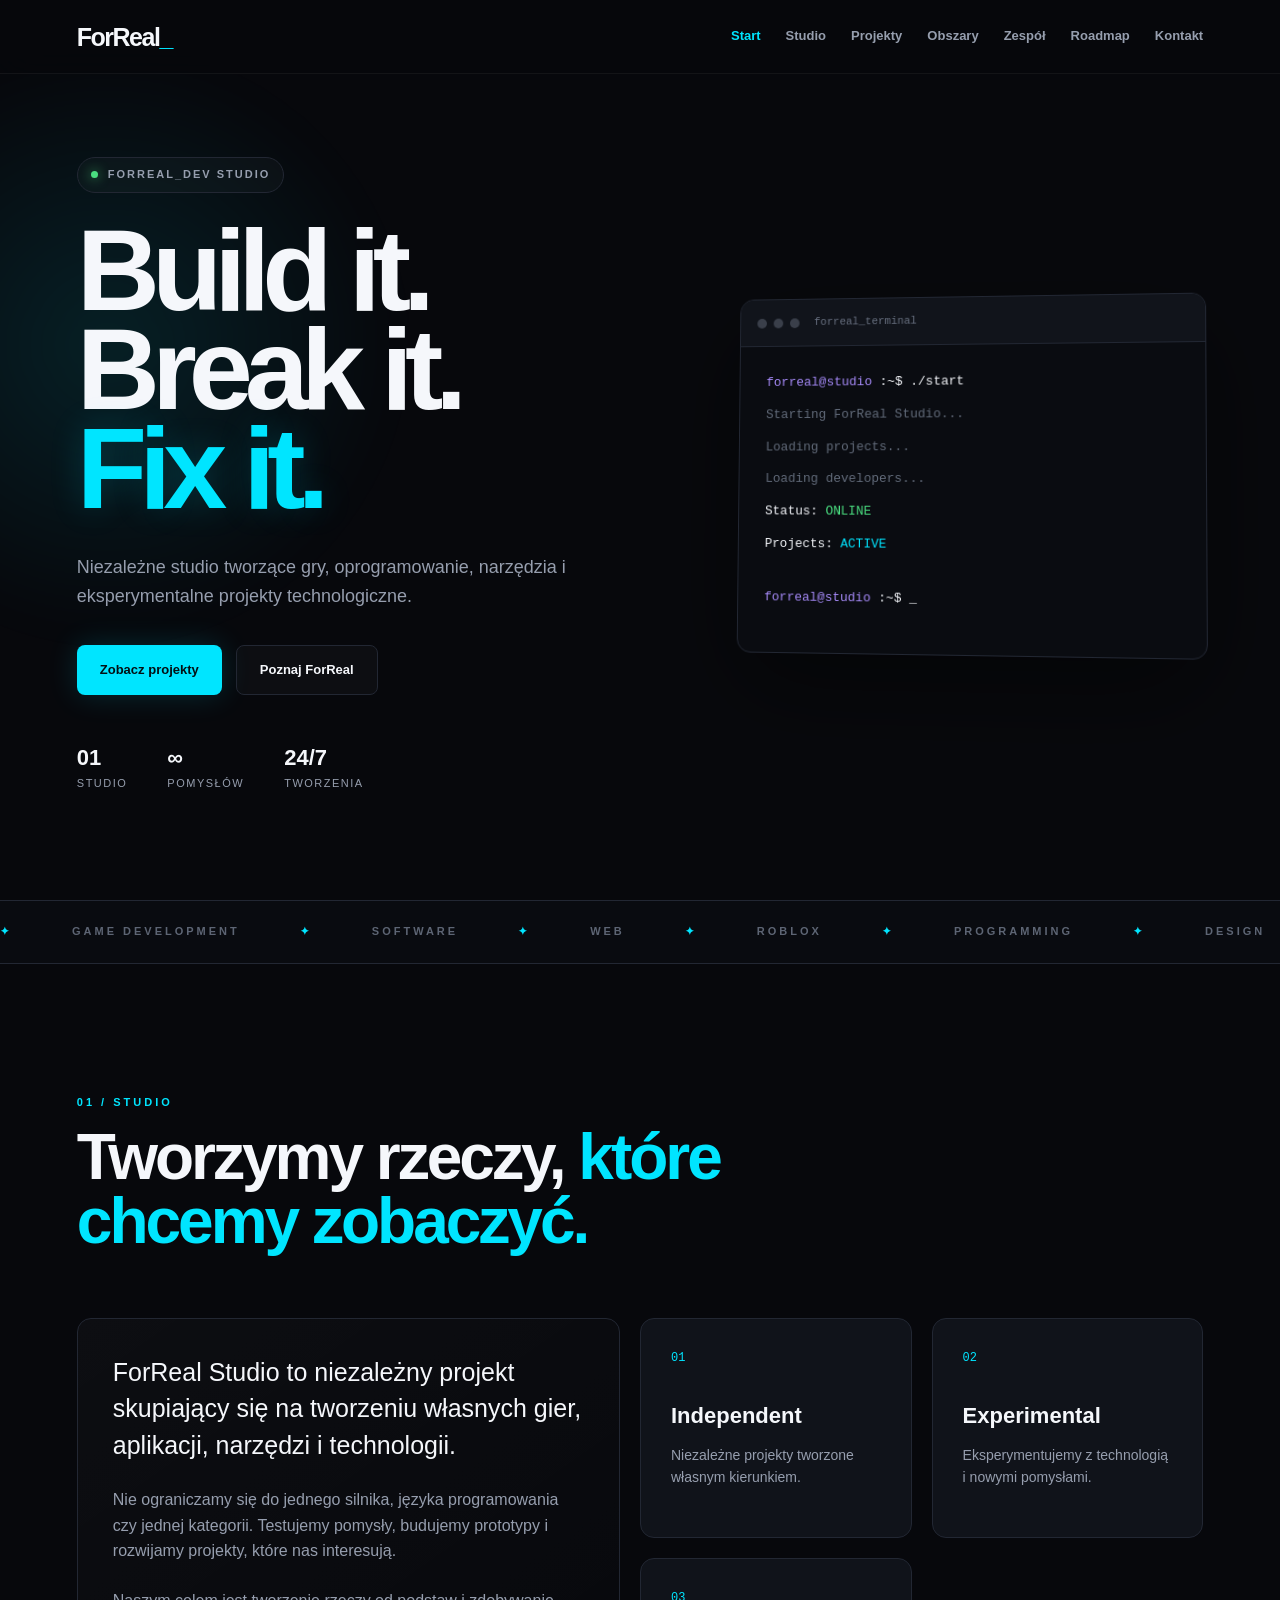
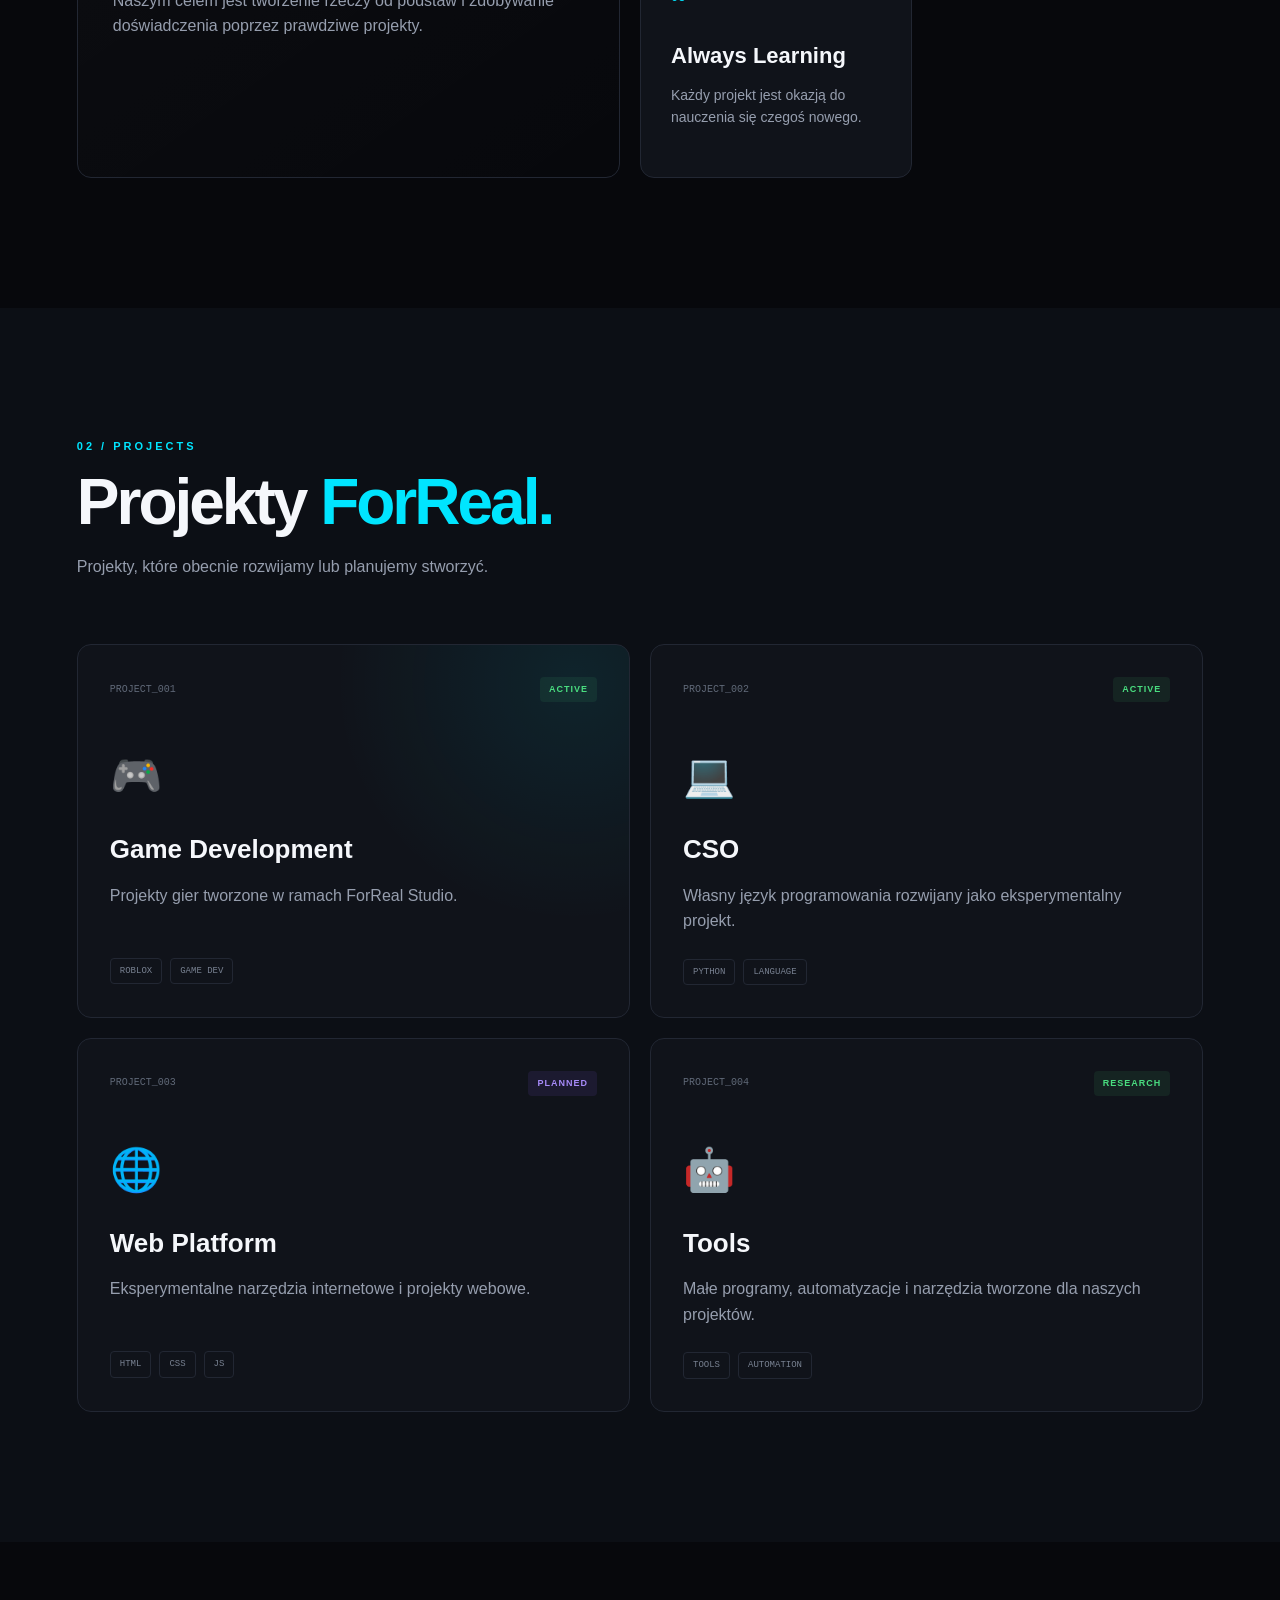
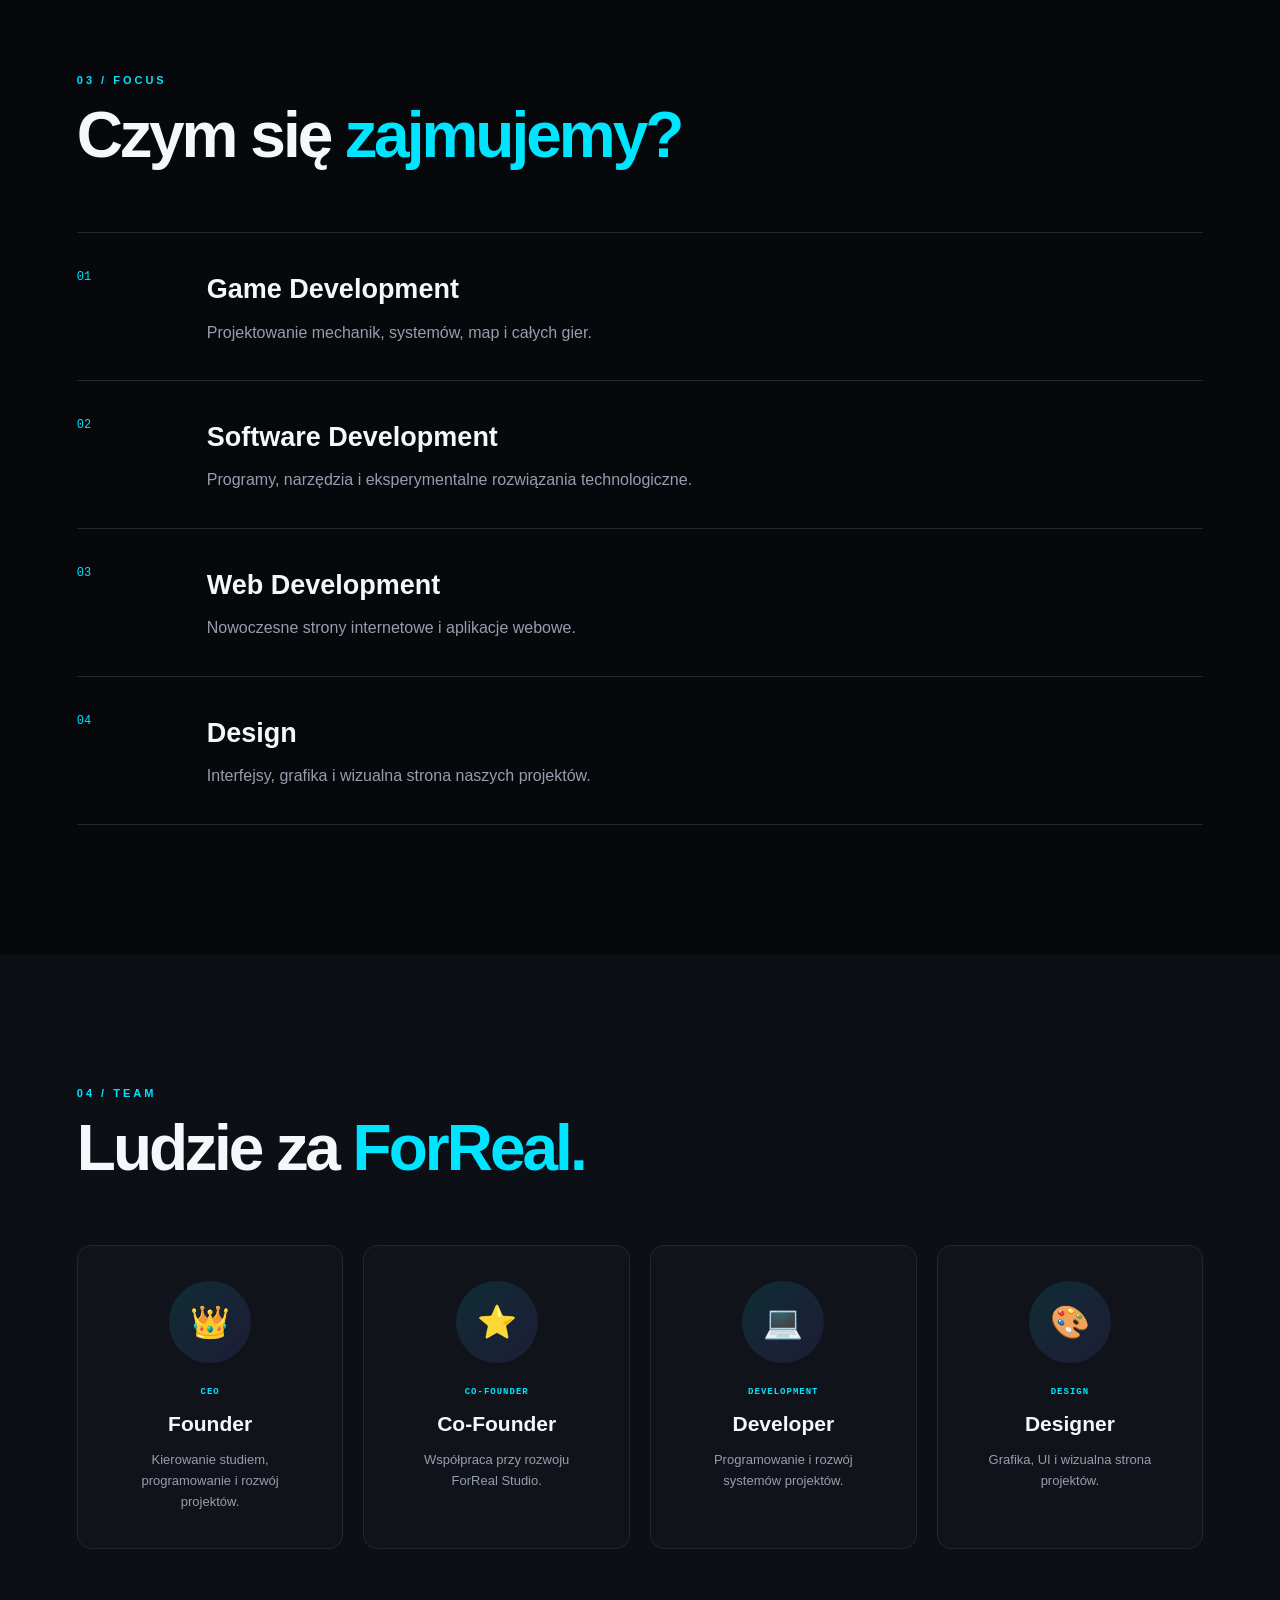
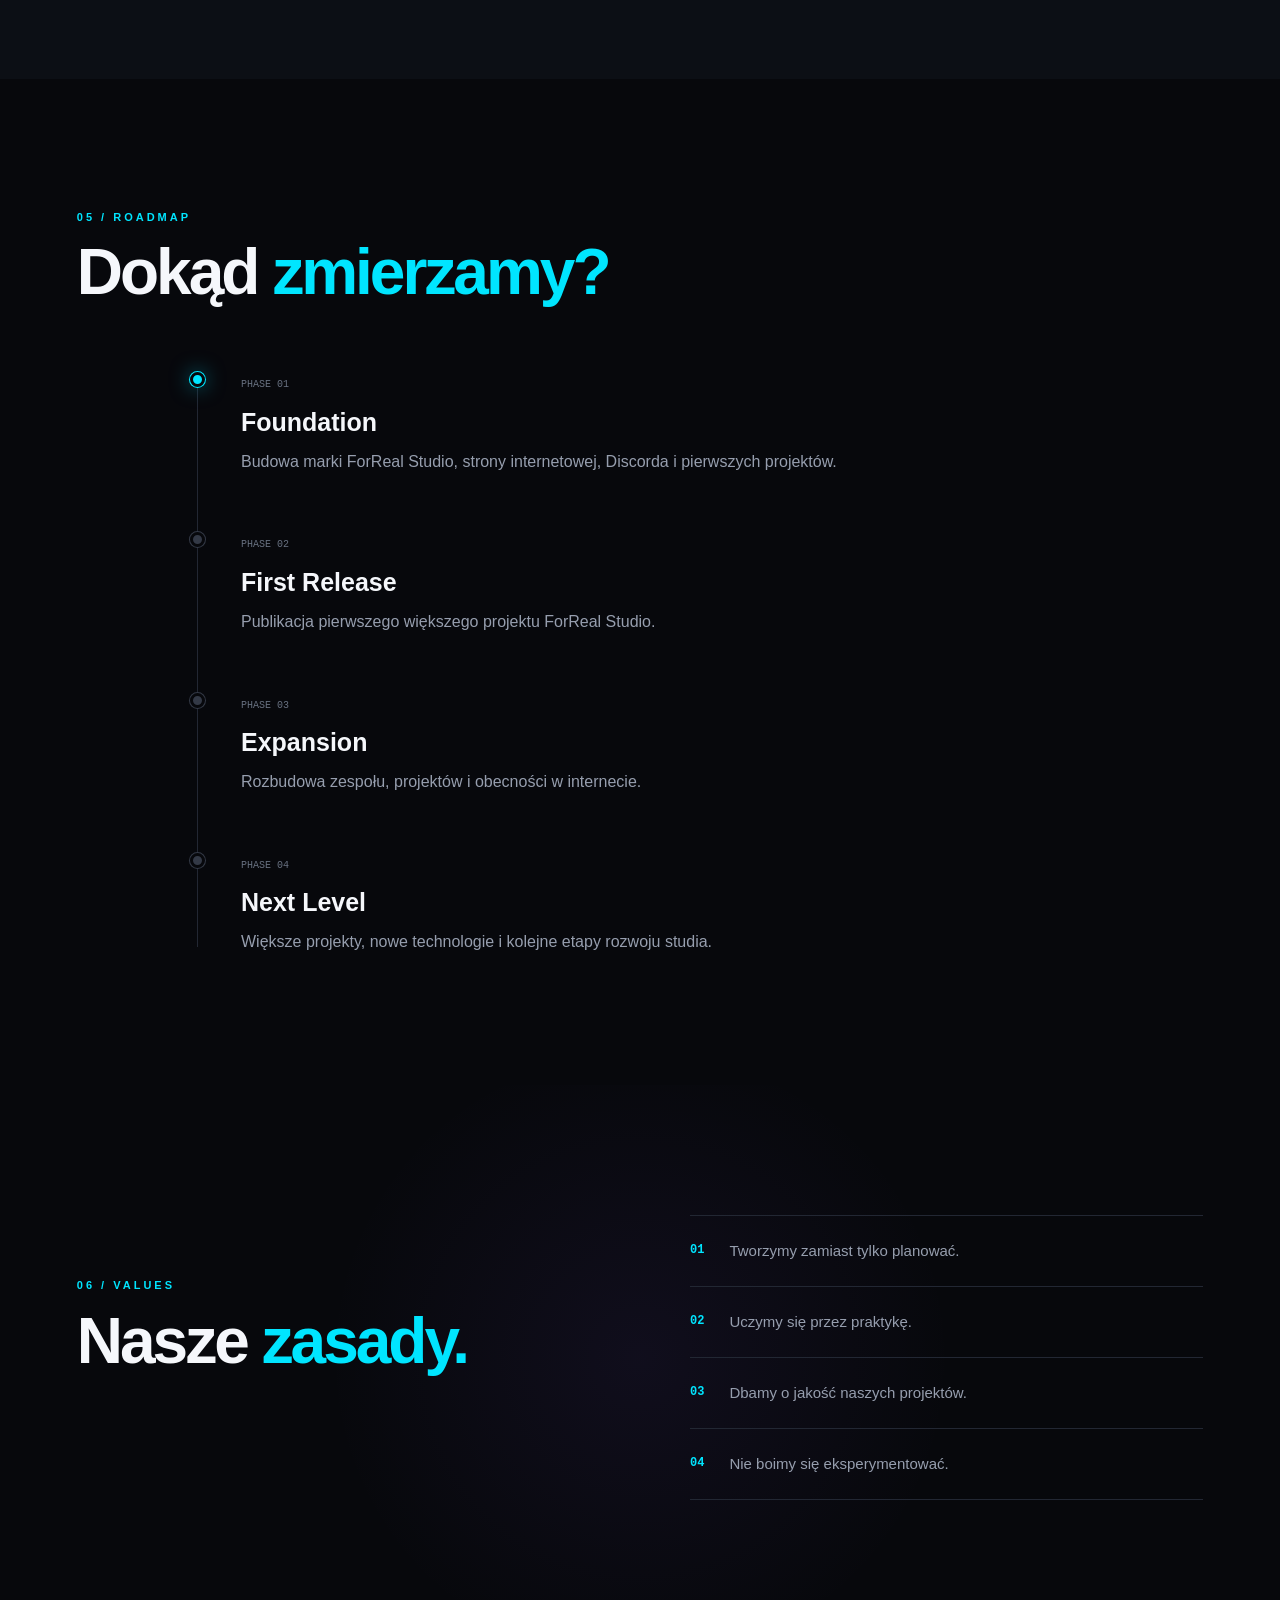
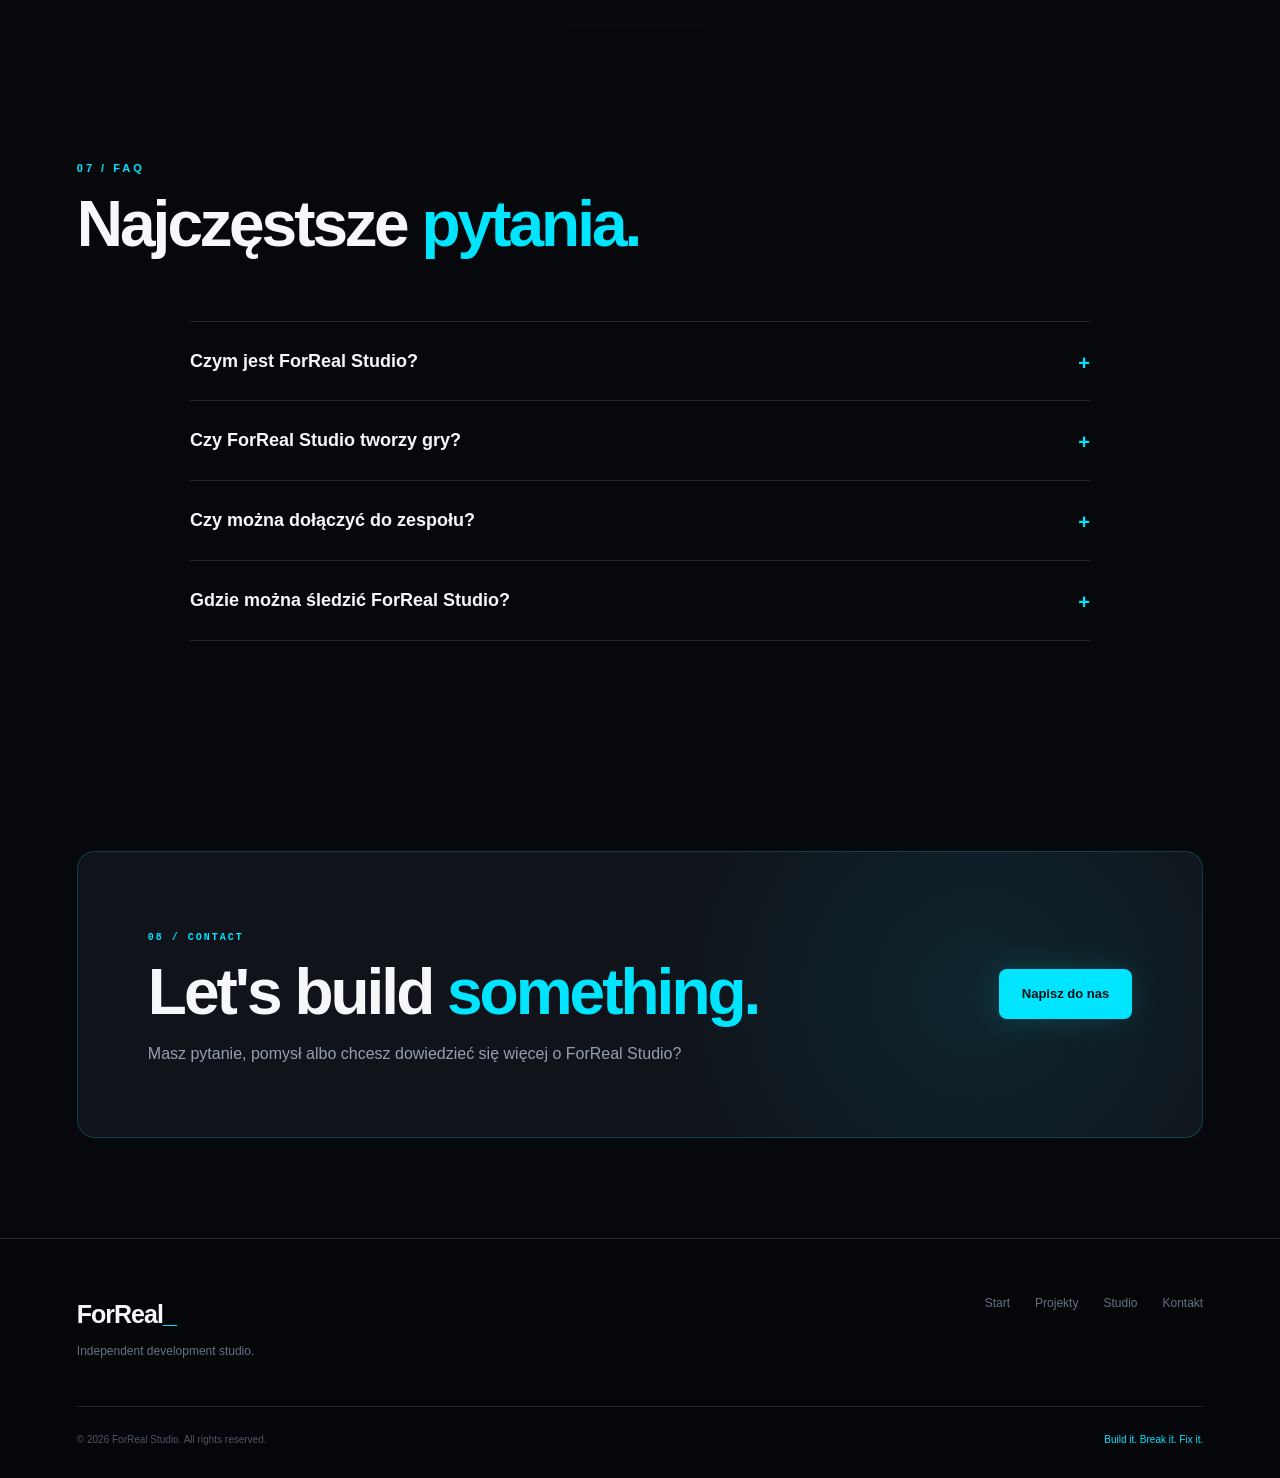
==== index.html @ bc9e4669 "Add files via upload" ====
<!DOCTYPE html> <html lang="pl"> <head> <meta charset="UTF-8"> <meta name="viewport" content="width=device-width, initial-scale=1.0">
<title>ForReal Studio — Build it. Break it. Fix it.</title>

<meta
    name="description"
    content="ForReal Studio — niezależne studio tworzące gry, oprogramowanie, narzędzia i eksperymentalne projekty."
>

<meta name="theme-color" content="#08090d">

<link rel="stylesheet" href="style.css">
</head> <body>
<header class="navbar">

    <a href="#home" class="logo">
        ForReal<span>_</span>
    </a>

    <nav id="navigation">
        <a href="#home">Start</a>
        <a href="#about">Studio</a>
        <a href="#projects">Projekty</a>
        <a href="#services">Obszary</a>
        <a href="#team">Zespół</a>
        <a href="#roadmap">Roadmap</a>
        <a href="#contact">Kontakt</a>
    </nav>

    <button
        class="menu-button"
        id="menuButton"
        aria-label="Otwórz menu"
    >
        ☰
    </button>

</header>

<main>

    <!-- HERO -->

    <section class="hero" id="home">

        <div class="hero-background"></div>

        <div class="hero-content">

            <div class="hero-badge">
                <span class="status-dot"></span>
                FORREAL_DEV STUDIO
            </div>

            <h1>
                Build it.<br>
                Break it.<br>
                <span>Fix it.</span>
            </h1>

            <p class="hero-description">
                Niezależne studio tworzące gry, oprogramowanie,
                narzędzia i eksperymentalne projekty technologiczne.
            </p>

            <div class="hero-buttons">

                <a
                    href="#projects"
                    class="button primary"
                >
                    Zobacz projekty
                </a>

                <a
                    href="#about"
                    class="button secondary"
                >
                    Poznaj ForReal
                </a>

            </div>

            <div class="hero-stats">

                <div>
                    <strong>01</strong>
                    <span>Studio</span>
                </div>

                <div>
                    <strong>∞</strong>
                    <span>Pomysłów</span>
                </div>

                <div>
                    <strong>24/7</strong>
                    <span>Tworzenia</span>
                </div>

            </div>

        </div>

        <div class="hero-terminal">

            <div class="terminal-window">

                <div class="terminal-header">

                    <div class="terminal-buttons">
                        <span></span>
                        <span></span>
                        <span></span>
                    </div>

                    <p>forreal_terminal</p>

                </div>

                <div class="terminal-body">

                    <p>
                        <span class="terminal-purple">
                            forreal@studio
                        </span>:~$
                        ./start
                    </p>

                    <p class="terminal-muted">
                        Starting ForReal Studio...
                    </p>

                    <p class="terminal-muted">
                        Loading projects...
                    </p>

                    <p class="terminal-muted">
                        Loading developers...
                    </p>

                    <p>
                        Status:
                        <span class="terminal-green">
                            ONLINE
                        </span>
                    </p>

                    <p>
                        Projects:
                        <span class="terminal-cyan">
                            ACTIVE
                        </span>
                    </p>

                    <br>

                    <p>
                        <span class="terminal-purple">
                            forreal@studio
                        </span>:~$
                        _
                    </p>

                </div>

            </div>

        </div>

    </section>


    <!-- MARQUEE -->

    <section class="marquee-section">

        <div class="marquee">

            <span>GAME DEVELOPMENT</span>
            <span>SOFTWARE</span>
            <span>WEB</span>
            <span>ROBLOX</span>
            <span>PROGRAMMING</span>
            <span>DESIGN</span>
            <span>EXPERIMENTS</span>

        </div>

    </section>


    <!-- ABOUT -->

    <section class="section about-section" id="about">

        <div class="section-heading">

            <span>01 / STUDIO</span>

            <h2>
                Tworzymy rzeczy,
                <span>które chcemy zobaczyć.</span>
            </h2>

        </div>

        <div class="about-grid">

            <div class="about-main">

                <p class="large-text">
                    ForReal Studio to niezależny projekt skupiający
                    się na tworzeniu własnych gier, aplikacji,
                    narzędzi i technologii.
                </p>

                <p>
                    Nie ograniczamy się do jednego silnika,
                    języka programowania czy jednej kategorii.
                    Testujemy pomysły, budujemy prototypy
                    i rozwijamy projekty, które nas interesują.
                </p>

                <p>
                    Naszym celem jest tworzenie rzeczy od podstaw
                    i zdobywanie doświadczenia poprzez prawdziwe
                    projekty.
                </p>

            </div>

            <div class="about-card">

                <div class="about-card-number">
                    01
                </div>

                <h3>
                    Independent
                </h3>

                <p>
                    Niezależne projekty tworzone
                    własnym kierunkiem.
                </p>

            </div>

            <div class="about-card">

                <div class="about-card-number">
                    02
                </div>

                <h3>
                    Experimental
                </h3>

                <p>
                    Eksperymentujemy z technologią
                    i nowymi pomysłami.
                </p>

            </div>

            <div class="about-card">

                <div class="about-card-number">
                    03
                </div>

                <h3>
                    Always Learning
                </h3>

                <p>
                    Każdy projekt jest okazją
                    do nauczenia się czegoś nowego.
                </p>

            </div>

        </div>

    </section>


    <!-- PROJECTS -->

    <section
        class="section projects-section"
        id="projects"
    >

        <div class="section-heading">

            <span>02 / PROJECTS</span>

            <h2>
                Projekty
                <span>ForReal.</span>
            </h2>

            <p>
                Projekty, które obecnie rozwijamy
                lub planujemy stworzyć.
            </p>

        </div>

        <div class="projects-grid">

            <article class="project-card featured">

                <div class="project-top">

                    <span class="project-number">
                        PROJECT_001
                    </span>

                    <span class="project-status">
                        ACTIVE
                    </span>

                </div>

                <div class="project-icon">
                    🎮
                </div>

                <h3>
                    Game Development
                </h3>

                <p>
                    Projekty gier tworzone w ramach
                    ForReal Studio.
                </p>

                <div class="project-tags">
                    <span>ROBLOX</span>
                    <span>GAME DEV</span>
                </div>

            </article>


            <article class="project-card">

                <div class="project-top">

                    <span class="project-number">
                        PROJECT_002
                    </span>

                    <span class="project-status">
                        ACTIVE
                    </span>

                </div>

                <div class="project-icon">
                    💻
                </div>

                <h3>
                    CSO
                </h3>

                <p>
                    Własny język programowania rozwijany
                    jako eksperymentalny projekt.
                </p>

                <div class="project-tags">
                    <span>PYTHON</span>
                    <span>LANGUAGE</span>
                </div>

            </article>


            <article class="project-card">

                <div class="project-top">

                    <span class="project-number">
                        PROJECT_003
                    </span>

                    <span class="project-status planned">
                        PLANNED
                    </span>

                </div>

                <div class="project-icon">
                    🌐
                </div>

                <h3>
                    Web Platform
                </h3>

                <p>
                    Eksperymentalne narzędzia internetowe
                    i projekty webowe.
                </p>

                <div class="project-tags">
                    <span>HTML</span>
                    <span>CSS</span>
                    <span>JS</span>
                </div>

            </article>


            <article class="project-card">

                <div class="project-top">

                    <span class="project-number">
                        PROJECT_004
                    </span>

                    <span class="project-status">
                        RESEARCH
                    </span>

                </div>

                <div class="project-icon">
                    🤖
                </div>

                <h3>
                    Tools
                </h3>

                <p>
                    Małe programy, automatyzacje i narzędzia
                    tworzone dla naszych projektów.
                </p>

                <div class="project-tags">
                    <span>TOOLS</span>
                    <span>AUTOMATION</span>
                </div>

            </article>

        </div>

    </section>


    <!-- SERVICES -->

    <section
        class="section services-section"
        id="services"
    >

        <div class="section-heading">

            <span>03 / FOCUS</span>

            <h2>
                Czym się
                <span>zajmujemy?</span>
            </h2>

        </div>

        <div class="services-grid">

            <div class="service">

                <div class="service-number">
                    01
                </div>

                <div>
                    <h3>Game Development</h3>

                    <p>
                        Projektowanie mechanik, systemów,
                        map i całych gier.
                    </p>
                </div>

            </div>


            <div class="service">

                <div class="service-number">
                    02
                </div>

                <div>
                    <h3>Software Development</h3>

                    <p>
                        Programy, narzędzia i eksperymentalne
                        rozwiązania technologiczne.
                    </p>
                </div>

            </div>


            <div class="service">

                <div class="service-number">
                    03
                </div>

                <div>
                    <h3>Web Development</h3>

                    <p>
                        Nowoczesne strony internetowe
                        i aplikacje webowe.
                    </p>
                </div>

            </div>


            <div class="service">

                <div class="service-number">
                    04
                </div>

                <div>
                    <h3>Design</h3>

                    <p>
                        Interfejsy, grafika i wizualna
                        strona naszych projektów.
                    </p>
                </div>

            </div>

        </div>

    </section>


    <!-- TEAM -->

    <section
        class="section team-section"
        id="team"
    >

        <div class="section-heading">

            <span>04 / TEAM</span>

            <h2>
                Ludzie za
                <span>ForReal.</span>
            </h2>

        </div>

        <div class="team-grid">

            <article class="team-card">

                <div class="team-avatar">
                    👑
                </div>

                <span class="team-role">
                    CEO
                </span>

                <h3>
                    Founder
                </h3>

                <p>
                    Kierowanie studiem, programowanie
                    i rozwój projektów.
                </p>

            </article>


            <article class="team-card">

                <div class="team-avatar">
                    ⭐
                </div>

                <span class="team-role">
                    CO-FOUNDER
                </span>

                <h3>
                    Co-Founder
                </h3>

                <p>
                    Współpraca przy rozwoju
                    ForReal Studio.
                </p>

            </article>


            <article class="team-card">

                <div class="team-avatar">
                    💻
                </div>

                <span class="team-role">
                    DEVELOPMENT
                </span>

                <h3>
                    Developer
                </h3>

                <p>
                    Programowanie i rozwój
                    systemów projektów.
                </p>

            </article>


            <article class="team-card">

                <div class="team-avatar">
                    🎨
                </div>

                <span class="team-role">
                    DESIGN
                </span>

                <h3>
                    Designer
                </h3>

                <p>
                    Grafika, UI i wizualna
                    strona projektów.
                </p>

            </article>

        </div>

    </section>


    <!-- ROADMAP -->

    <section
        class="section roadmap-section"
        id="roadmap"
    >

        <div class="section-heading">

            <span>05 / ROADMAP</span>

            <h2>
                Dokąd
                <span>zmierzamy?</span>
            </h2>

        </div>

        <div class="roadmap">

            <div class="roadmap-item active">

                <div class="roadmap-dot"></div>

                <div>

                    <span>PHASE 01</span>

                    <h3>
                        Foundation
                    </h3>

                    <p>
                        Budowa marki ForReal Studio,
                        strony internetowej,
                        Discorda i pierwszych projektów.
                    </p>

                </div>

            </div>


            <div class="roadmap-item">

                <div class="roadmap-dot"></div>

                <div>

                    <span>PHASE 02</span>

                    <h3>
                        First Release
                    </h3>

                    <p>
                        Publikacja pierwszego większego
                        projektu ForReal Studio.
                    </p>

                </div>

            </div>


            <div class="roadmap-item">

                <div class="roadmap-dot"></div>

                <div>

                    <span>PHASE 03</span>

                    <h3>
                        Expansion
                    </h3>

                    <p>
                        Rozbudowa zespołu, projektów
                        i obecności w internecie.
                    </p>

                </div>

            </div>


            <div class="roadmap-item">

                <div class="roadmap-dot"></div>

                <div>

                    <span>PHASE 04</span>

                    <h3>
                        Next Level
                    </h3>

                    <p>
                        Większe projekty, nowe technologie
                        i kolejne etapy rozwoju studia.
                    </p>

                </div>

            </div>

        </div>

    </section>


    <!-- VALUES -->

    <section class="section values-section">

        <div class="values-content">

            <div class="section-heading">

                <span>06 / VALUES</span>

                <h2>
                    Nasze
                    <span>zasady.</span>
                </h2>

            </div>

            <div class="values-list">

                <div>
                    <strong>01</strong>
                    <span>Tworzymy zamiast tylko planować.</span>
                </div>

                <div>
                    <strong>02</strong>
                    <span>Uczymy się przez praktykę.</span>
                </div>

                <div>
                    <strong>03</strong>
                    <span>Dbamy o jakość naszych projektów.</span>
                </div>

                <div>
                    <strong>04</strong>
                    <span>Nie boimy się eksperymentować.</span>
                </div>

            </div>

        </div>

    </section>


    <!-- FAQ -->

    <section class="section faq-section">

        <div class="section-heading">

            <span>07 / FAQ</span>

            <h2>
                Najczęstsze
                <span>pytania.</span>
            </h2>

        </div>

        <div class="faq-list">

            <details>
                <summary>
                    Czym jest ForReal Studio?
                </summary>

                <p>
                    ForReal Studio to niezależne studio
                    tworzące gry, oprogramowanie,
                    narzędzia i eksperymentalne projekty.
                </p>

            </details>


            <details>
                <summary>
                    Czy ForReal Studio tworzy gry?
                </summary>

                <p>
                    Tak. Game development jest jednym
                    z głównych kierunków rozwoju studia.
                </p>

            </details>


            <details>
                <summary>
                    Czy można dołączyć do zespołu?
                </summary>

                <p>
                    W przyszłości informacje o rekrutacji
                    będą publikowane na naszych kanałach.
                </p>

            </details>


            <details>
                <summary>
                    Gdzie można śledzić ForReal Studio?
                </summary>

                <p>
                    Informacje o naszych projektach
                    będą publikowane na Discordzie
                    oraz w naszych mediach społecznościowych.
                </p>

            </details>

        </div>

    </section>


    <!-- CONTACT -->

    <section
        class="section contact-section"
        id="contact"
    >

        <div class="contact-box">

            <div>

                <span class="contact-label">
                    08 / CONTACT
                </span>

                <h2>
                    Let's build
                    <span>something.</span>
                </h2>

                <p>
                    Masz pytanie, pomysł albo chcesz
                    dowiedzieć się więcej o ForReal Studio?
                </p>

            </div>

            <a
                href="mailto:studio.forreal@outlook.com"
                class="button primary"
            >
                Napisz do nas
            </a>

        </div>

    </section>

</main>


<!-- FOOTER -->

<footer>

    <div class="footer-top">

        <div>

            <div class="footer-logo">
                ForReal<span>_</span>
            </div>

            <p>
                Independent development studio.
            </p>

        </div>

        <div class="footer-links">

            <a href="#home">Start</a>
            <a href="#projects">Projekty</a>
            <a href="#about">Studio</a>
            <a href="#contact">Kontakt</a>

        </div>

    </div>

    <div class="footer-bottom">

        <p>
            © <span id="year"></span>
            ForReal Studio.
            All rights reserved.
        </p>

        <p>
            Build it. Break it. Fix it.
        </p>

    </div>

</footer>


<script src="script.js"></script>
</body> </html>
---- style.css ----
:root {
--background: #07080c;
--background-light: #0c0f15;
--card: #10131a;
--card-light: #141821;
--border: #222733;

--text: #f5f7fb;
--muted: #969eae;

--cyan: #00e5ff;
--purple: #8b5cf6;
--green: #4ade80;

--max-width: 1400px;

}

*{
margin: 0;
padding: 0;
box-sizing: border-box;
}

html {
scroll-behavior: smooth;
}

body {
background: var(--background);
color: var(--text);

font-family:
    Arial,
    Helvetica,
    sans-serif;

line-height: 1.6;

overflow-x: hidden;

}

body::selection {
background: var(--cyan);
color: #000;
}

a {
color: inherit;
text-decoration: none;
}

button {
font-family: inherit;
}

.navbar {
position: fixed;

top: 0;
left: 0;

width: 100%;
height: 74px;

display: flex;
align-items: center;
justify-content: space-between;

padding: 0 6%;

background: rgba(7, 8, 12, 0.82);

border-bottom: 1px solid rgba(255, 255, 255, 0.05);

backdrop-filter: blur(18px);

z-index: 1000;

}

.logo {
font-size: 25px;

font-weight: 900;

letter-spacing: -1.5px;

}

.logo span {
color: var(--cyan);
}

.navbar nav {
display: flex;

align-items: center;

gap: 25px;

}

.navbar nav a {
position: relative;

color: var(--muted);

font-size: 13px;
font-weight: 600;

transition:
    color 0.2s ease;

}

.navbar nav a::after {
content: "";

position: absolute;

left: 0;
bottom: -7px;

width: 0;
height: 1px;

background: var(--cyan);

transition:
    width 0.2s ease;

}

.navbar nav a:hover {
color: var(--text);
}

.navbar nav a:hover::after {
width: 100%;
}

.menu-button {
display: none;

border: none;

background: transparent;

color: var(--text);

font-size: 26px;

cursor: pointer;

}

/* HERO */

.hero {
position: relative;

min-height: 100vh;

max-width: var(--max-width);

margin: 0 auto;

display: flex;

align-items: center;
justify-content: space-between;

gap: 70px;

padding:
    150px 6%
    100px;

overflow: hidden;

}

.hero-background {
position: absolute;

top: 5%;
left: -15%;

width: 600px;
height: 600px;

border-radius: 50%;

background:
    radial-gradient(
        circle,
        rgba(0, 229, 255, 0.11),
        transparent 70%
    );

filter: blur(20px);

pointer-events: none;

}

.hero-content {
position: relative;

max-width: 700px;

z-index: 2;

}

.hero-badge {
display: inline-flex;

align-items: center;

gap: 10px;

padding: 8px 13px;

margin-bottom: 28px;

border: 1px solid var(--border);

border-radius: 50px;

background: rgba(255, 255, 255, 0.025);

color: var(--muted);

font-size: 11px;
font-weight: 700;

letter-spacing: 2px;

}

.status-dot {
width: 7px;
height: 7px;

border-radius: 50%;

background: var(--green);

box-shadow:
    0 0 12px rgba(74, 222, 128, 0.8);

}

.hero h1 {
font-size:
clamp(
70px,
9vw,
130px
);

line-height: 0.86;

letter-spacing: -8px;

margin-bottom: 35px;

}

.hero h1 span {
color: var(--cyan);

text-shadow:
    0 0 35px rgba(0, 229, 255, 0.18);

}

.hero-description {
max-width: 620px;

color: var(--muted);

font-size: 18px;

margin-bottom: 35px;

}

.hero-buttons {
display: flex;

gap: 14px;

flex-wrap: wrap;

margin-bottom: 45px;

}

.button {
min-height: 50px;

display: inline-flex;

align-items: center;
justify-content: center;

padding: 0 23px;

border-radius: 8px;

font-size: 13px;
font-weight: 800;

transition:
    transform 0.2s ease,
    box-shadow 0.2s ease,
    border-color 0.2s ease;

}

.button:hover {
transform: translateY(-3px);
}

.button.primary {
background: var(--cyan);

color: #031014;

box-shadow:
    0 0 30px
    rgba(0, 229, 255, 0.16);

}

.button.primary:hover {
box-shadow:
0 0 40px
rgba(0, 229, 255, 0.3);
}

.button.secondary {
background: rgba(255, 255, 255, 0.025);

border: 1px solid var(--border);

color: var(--text);

}

.button.secondary:hover {
border-color: rgba(0, 229, 255, 0.35);
}

.hero-stats {
display: flex;

gap: 40px;

}

.hero-stats div {
display: flex;

flex-direction: column;

}

.hero-stats strong {
font-size: 22px;

color: var(--text);

}

.hero-stats span {
color: var(--muted);

font-size: 11px;

text-transform: uppercase;

letter-spacing: 1.5px;

}

/* TERMINAL */

.hero-terminal {
position: relative;

width: 470px;

flex-shrink: 0;

z-index: 2;

}

.terminal-window {
overflow: hidden;

border:
    1px solid
    var(--border);

border-radius: 14px;

background: #0a0c11;

box-shadow:
    0 35px 100px
    rgba(0, 0, 0, 0.5);

transform:
    perspective(1000px)
    rotateY(-5deg)
    rotateX(2deg);

}

.terminal-header {
height: 48px;

display: flex;

align-items: center;

gap: 15px;

padding: 0 17px;

background: #11141b;

border-bottom:
    1px solid
    var(--border);

}

.terminal-header p {
color: #687080;

font-family: Consolas, monospace;

font-size: 11px;

}

.terminal-buttons {
display: flex;

gap: 7px;

}

.terminal-buttons span {
width: 10px;
height: 10px;

border-radius: 50%;

background: #3a3f4a;

}

.terminal-body {
min-height: 310px;

padding: 27px;

font-family:
    Consolas,
    monospace;

font-size: 13px;

}

.terminal-body p {
margin-bottom: 12px;
}

.terminal-purple {
color: #a78bfa;
}

.terminal-cyan {
color: var(--cyan);
}

.terminal-green {
color: var(--green);
}

.terminal-muted {
color: #626b7a;
}

/* MARQUEE */

.marquee-section {
overflow: hidden;

border-top:
    1px solid
    var(--border);

border-bottom:
    1px solid
    var(--border);

background: #090b10;

}

.marquee {
min-width: max-content;

display: flex;

gap: 60px;

padding: 22px 0;

color: #5d6574;

font-size: 11px;
font-weight: 800;

letter-spacing: 3px;

}

.marquee span::before {
content: "✦";

margin-right: 60px;

color: var(--cyan);

}

/* SECTIONS */

.section {
max-width: var(--max-width);

margin: 0 auto;

padding:
    130px 6%;

}

.section-heading {
max-width: 800px;

margin-bottom: 65px;

}

.section-heading > span {
display: block;

margin-bottom: 14px;

color: var(--cyan);

font-size: 11px;
font-weight: 800;

letter-spacing: 3px;

}

.section-heading h2 {
font-size:
clamp(
40px,
5vw,
68px
);

line-height: 1;

letter-spacing: -3px;

}

.section-heading h2 span {
color: var(--cyan);
}

.section-heading > p {
max-width: 600px;

margin-top: 20px;

color: var(--muted);

}

/* ABOUT */

.about-section {
position: relative;
}

.about-grid {
display: grid;

grid-template-columns:
    2fr
    1fr
    1fr;

gap: 20px;

}

.about-main {
grid-row: span 2;

padding: 35px;

border:
    1px solid
    var(--border);

border-radius: 14px;

background:
    linear-gradient(
        145deg,
        rgba(255, 255, 255, 0.025),
        rgba(255, 255, 255, 0)
    );

}

.about-main p {
max-width: 700px;

color: var(--muted);

margin-bottom: 24px;

}

.about-main .large-text {
color: var(--text);

font-size: 25px;

line-height: 1.45;

}

.about-card {
min-height: 220px;

padding: 30px;

border:
    1px solid
    var(--border);

border-radius: 14px;

background: var(--card);

transition:
    transform 0.2s ease,
    border-color 0.2s ease;

}

.about-card:hover {
transform: translateY(-5px);

border-color:
    rgba(0, 229, 255, 0.3);

}

.about-card-number {
margin-bottom: 30px;

color: var(--cyan);

font-family: Consolas, monospace;

font-size: 12px;

}

.about-card h3 {
margin-bottom: 10px;

font-size: 22px;

}

.about-card p {
color: var(--muted);

font-size: 14px;

}

/* PROJECTS */

.projects-section {
max-width: none;

padding-left: 6%;
padding-right: 6%;

background: var(--background-light);

}

.projects-section > * {
max-width: var(--max-width);

margin-left: auto;
margin-right: auto;

}

.projects-grid {
display: grid;

grid-template-columns:
    repeat(2, 1fr);

gap: 20px;

}

.project-card {
min-height: 350px;

padding: 32px;

border:
    1px solid
    var(--border);

border-radius: 14px;

background: var(--card);

transition:
    transform 0.25s ease,
    border-color 0.25s ease,
    background 0.25s ease;

}

.project-card:hover {
transform: translateY(-7px);

border-color:
    rgba(0, 229, 255, 0.3);

background: var(--card-light);

}

.project-card.featured {
background:
radial-gradient(
circle at 90% 10%,
rgba(0, 229, 255, 0.08),
transparent 40%
),
var(--card);
}

.project-top {
display: flex;

align-items: center;
justify-content: space-between;

margin-bottom: 40px;

}

.project-number {
color: #606978;

font-family: Consolas, monospace;

font-size: 10px;

}

.project-status {
padding: 5px 9px;

border-radius: 4px;

background:
    rgba(74, 222, 128, 0.08);

color: var(--green);

font-size: 9px;
font-weight: 800;

letter-spacing: 1px;

}

.project-status.planned {
background:
rgba(139, 92, 246, 0.1);

color: #a78bfa;

}

.project-icon {
margin-bottom: 20px;

font-size: 42px;

}

.project-card h3 {
margin-bottom: 12px;

font-size: 26px;

}

.project-card p {
max-width: 500px;

min-height: 50px;

color: var(--muted);

}

.project-tags {
display: flex;

gap: 8px;

flex-wrap: wrap;

margin-top: 25px;

}

.project-tags span {
padding: 5px 9px;

border:
    1px solid
    var(--border);

border-radius: 4px;

color: #788191;

font-family: Consolas, monospace;

font-size: 9px;

}

/* SERVICES */

.services-grid {
border-top:
1px solid
var(--border);
}

.service {
display: grid;

grid-template-columns: 100px 1fr;

gap: 30px;

padding: 35px 0;

border-bottom:
    1px solid
    var(--border);

}

.service-number {
color: var(--cyan);

font-family: Consolas, monospace;

font-size: 12px;

}

.service h3 {
margin-bottom: 8px;

font-size: 27px;

}

.service p {
max-width: 650px;

color: var(--muted);

}

/* TEAM */

.team-section {
max-width: none;

background: var(--background-light);

}

.team-section > * {
max-width: var(--max-width);

margin-left: auto;
margin-right: auto;

}

.team-grid {
display: grid;

grid-template-columns:
    repeat(4, 1fr);

gap: 20px;

}

.team-card {
padding: 35px;

text-align: center;

border:
    1px solid
    var(--border);

border-radius: 14px;

background: var(--card);

}

.team-avatar {
width: 82px;
height: 82px;

display: flex;

align-items: center;
justify-content: center;

margin: 0 auto 22px;

border-radius: 50%;

background:
    linear-gradient(
        135deg,
        rgba(0, 229, 255, 0.12),
        rgba(139, 92, 246, 0.12)
    );

font-size: 32px;

}

.team-role {
display: block;

margin-bottom: 7px;

color: var(--cyan);

font-family: Consolas, monospace;

font-size: 9px;
font-weight: 800;

letter-spacing: 1px;

}

.team-card h3 {
margin-bottom: 10px;

font-size: 21px;

}

.team-card p {
color: var(--muted);

font-size: 13px;

}

/* ROADMAP */

.roadmap {
position: relative;

max-width: 900px;

margin: 0 auto;

}

.roadmap::before {
content: "";

position: absolute;

left: 7px;
top: 8px;
bottom: 8px;

width: 1px;

background: var(--border);

}

.roadmap-item {
position: relative;

display: grid;

grid-template-columns: 16px 1fr;

gap: 35px;

padding-bottom: 55px;

}

.roadmap-item:last-child {
padding-bottom: 0;
}

.roadmap-dot {
position: relative;

width: 15px;
height: 15px;

margin-top: 3px;

border:
    3px solid
    var(--background);

border-radius: 50%;

background: #333946;

box-shadow:
    0 0 0 1px
    #333946;

}

.roadmap-item.active .roadmap-dot {
background: var(--cyan);

box-shadow:
    0 0 0 1px var(--cyan),
    0 0 20px rgba(0, 229, 255, 0.5);

}

.roadmap-item span {
color: #687181;

font-family: Consolas, monospace;

font-size: 10px;

}

.roadmap-item h3 {
margin: 7px 0;

font-size: 25px;

}

.roadmap-item p {
max-width: 650px;

color: var(--muted);

}

/* VALUES */

.values-section {
max-width: none;

background:
    radial-gradient(
        circle at 50% 50%,
        rgba(139, 92, 246, 0.07),
        transparent 45%
    );

}

.values-content {
max-width: var(--max-width);

margin: 0 auto;

display: grid;

grid-template-columns:
    1fr
    1fr;

gap: 100px;

align-items: center;

}

.values-list {
border-top:
1px solid
var(--border);
}

.values-list div {
display: flex;

align-items: center;

gap: 25px;

padding: 23px 0;

border-bottom:
    1px solid
    var(--border);

}

.values-list strong {
color: var(--cyan);

font-family: Consolas, monospace;

font-size: 12px;

}

.values-list span {
color: var(--muted);

font-size: 15px;

}

/* FAQ */

.faq-list {
max-width: 900px;

margin: 0 auto;

}

.faq-list details {
border-top:
1px solid
var(--border);
}

.faq-list details:last-child {
border-bottom:
1px solid
var(--border);
}

.faq-list summary {
padding: 25px 0;

cursor: pointer;

list-style: none;

font-size: 18px;
font-weight: 700;

}

.faq-list summary::-webkit-details-marker {
display: none;
}

.faq-list summary::after {
content: "+";

float: right;

color: var(--cyan);

font-size: 20px;

}

.faq-list details[open] summary::after {
content: "−";
}

.faq-list details p {
max-width: 750px;

padding:
    0 0
    25px;

color: var(--muted);

}

/* CONTACT */

.contact-section {
max-width: none;

padding-top: 80px;
padding-bottom: 100px;

}

.contact-box {
max-width: var(--max-width);

margin: 0 auto;

display: flex;

align-items: center;
justify-content: space-between;

gap: 50px;

padding: 70px;

border:
    1px solid
    rgba(0, 229, 255, 0.2);

border-radius: 18px;

background:
    radial-gradient(
        circle at 80% 50%,
        rgba(0, 229, 255, 0.09),
        transparent 35%
    ),
    var(--card);

}

.contact-label {
color: var(--cyan);

font-family: Consolas, monospace;

font-size: 10px;
font-weight: 800;

letter-spacing: 2px;

}

.contact-box h2 {
margin:
15px 0
18px;

font-size:
    clamp(
        40px,
        5vw,
        65px
    );

line-height: 0.95;

letter-spacing: -3px;

}

.contact-box h2 span {
color: var(--cyan);
}

.contact-box p {
max-width: 600px;

color: var(--muted);

}

/* FOOTER */

footer {
padding:
55px 6%
30px;

border-top:
    1px solid
    var(--border);

background: #05060a;

}

.footer-top {
max-width: var(--max-width);

margin: 0 auto;

display: flex;

align-items: flex-start;
justify-content: space-between;

gap: 50px;

padding-bottom: 45px;

}

.footer-logo {
margin-bottom: 8px;

font-size: 25px;
font-weight: 900;

letter-spacing: -1px;

}

.footer-logo span {
color: var(--cyan);
}

.footer-top p {
color: #687181;

font-size: 12px;

}

.footer-links {
display: flex;

gap: 25px;

}

.footer-links a {
color: #687181;

font-size: 12px;

transition:
    color 0.2s ease;

}

.footer-links a:hover {
color: var(--cyan);
}

.footer-bottom {
max-width: var(--max-width);

margin: 0 auto;

display: flex;

align-items: center;
justify-content: space-between;

padding-top: 25px;

border-top:
    1px solid
    var(--border);

color: #4f5765;

font-size: 10px;

}

.footer-bottom p:last-child {
color: var(--cyan);
}

/* TABLET */

@media (max-width: 1100px) {

.hero {
    gap: 40px;
}

.hero-terminal {
    width: 400px;
}

.team-grid {
    grid-template-columns:
        repeat(2, 1fr);
}

.about-grid {
    grid-template-columns:
        1fr 1fr;
}

.about-main {
    grid-column: span 2;
    grid-row: auto;
}

}

/* MOBILE */

@media (max-width: 800px) {

.navbar {
    padding: 0 5%;
}

.navbar nav {
    position: absolute;

    top: 74px;
    left: 0;

    width: 100%;

    display: none;

    flex-direction: column;

    align-items: stretch;

    gap: 0;

    background: rgba(7, 8, 12, 0.97);

    border-bottom:
        1px solid
        var(--border);
}

.navbar nav.active {
    display: flex;
}

.navbar nav a {
    padding: 17px 5%;

    border-bottom:
        1px solid
        rgba(255, 255, 255, 0.04);
}

.navbar nav a::after {
    display: none;
}

.menu-button {
    display: block;
}

.hero {
    flex-direction: column;

    align-items: flex-start;

    padding:
        130px 5%
        80px;
}

.hero h1 {
    font-size: 68px;

    letter-spacing: -5px;
}

.hero-description {
    font-size: 16px;
}

.hero-terminal {
    width: 100%;
}

.terminal-window {
    transform: none;
}

.section {
    padding:
        90px 5%;
}

.section-heading {
    margin-bottom: 45px;
}

.section-heading h2 {
    font-size: 42px;
}

.about-grid {
    grid-template-columns: 1fr;
}

.about-main {
    grid-column: auto;
}

.projects-grid {
    grid-template-columns: 1fr;
}

.service {
    grid-template-columns:
        55px 1fr;

    gap: 15px;
}

.service h3 {
    font-size: 21px;
}

.team-grid {
    grid-template-columns: 1fr;
}

.values-content {
    grid-template-columns: 1fr;

    gap: 50px;
}

.contact-box {
    flex-direction: column;

    align-items: flex-start;

    padding: 40px 30px;
}

.footer-top {
    flex-direction: column;
}

.footer-links {
    flex-wrap: wrap;
}

.footer-bottom {
    flex-direction: column;

    align-items: flex-start;

    gap: 10px;
}

}

/* SMALL MOBILE */

@media (max-width: 450px) {

.hero h1 {
    font-size: 55px;

    letter-spacing: -4px;
}

.hero-stats {
    gap: 20px;
}

.hero-stats strong {
    font-size: 18px;
}

.section-heading h2 {
    font-size: 36px;
}

.project-card {
    padding: 25px;
}

.contact-box h2 {
    font-size: 42px;
}

}

/* ANIMACJE */

.section,
.project-card,
.team-card,
.about-card {
    opacity: 0;
    transform: translateY(30px);

    transition:
        opacity 0.7s ease,
        transform 0.7s ease;
}

.section.visible,
.project-card.visible,
.team-card.visible,
.about-card.visible {
    opacity: 1;
    transform: translateY(0);
}

.navbar nav a.active {
    color: var(--cyan);
}
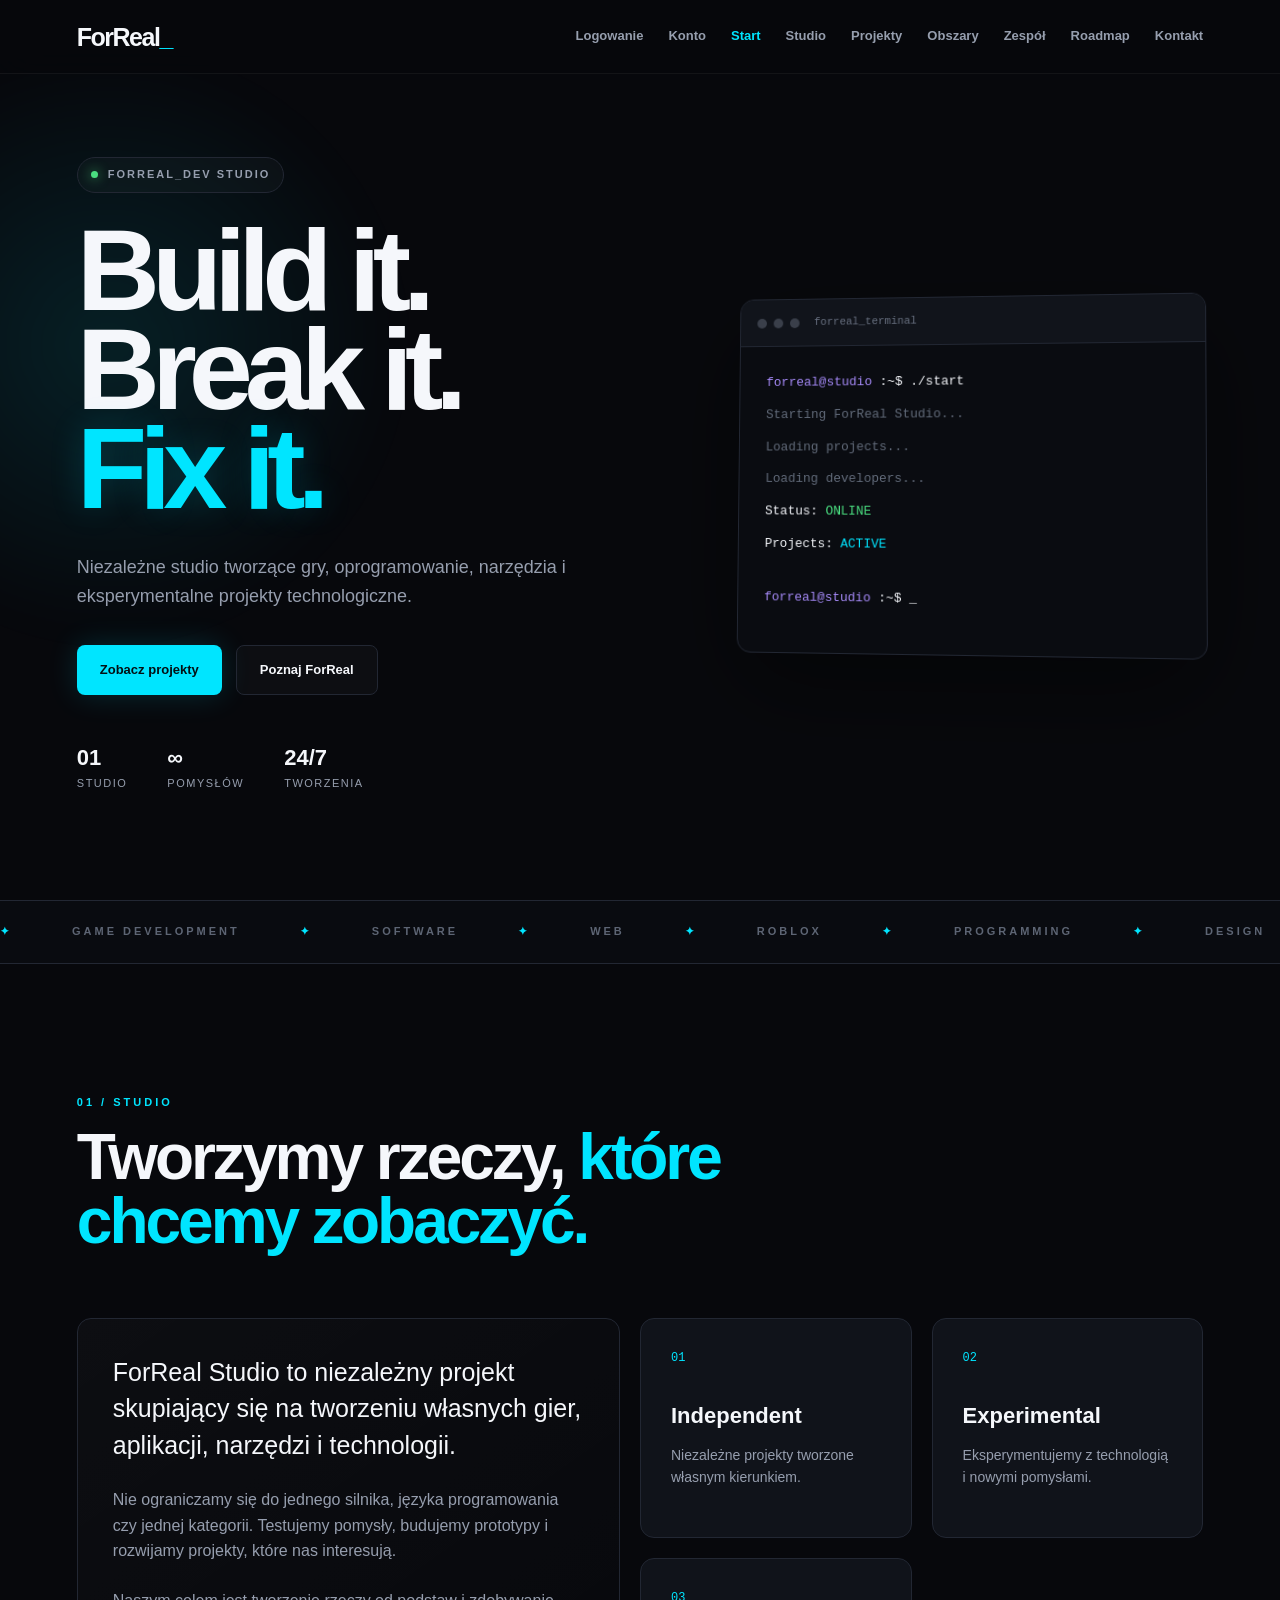
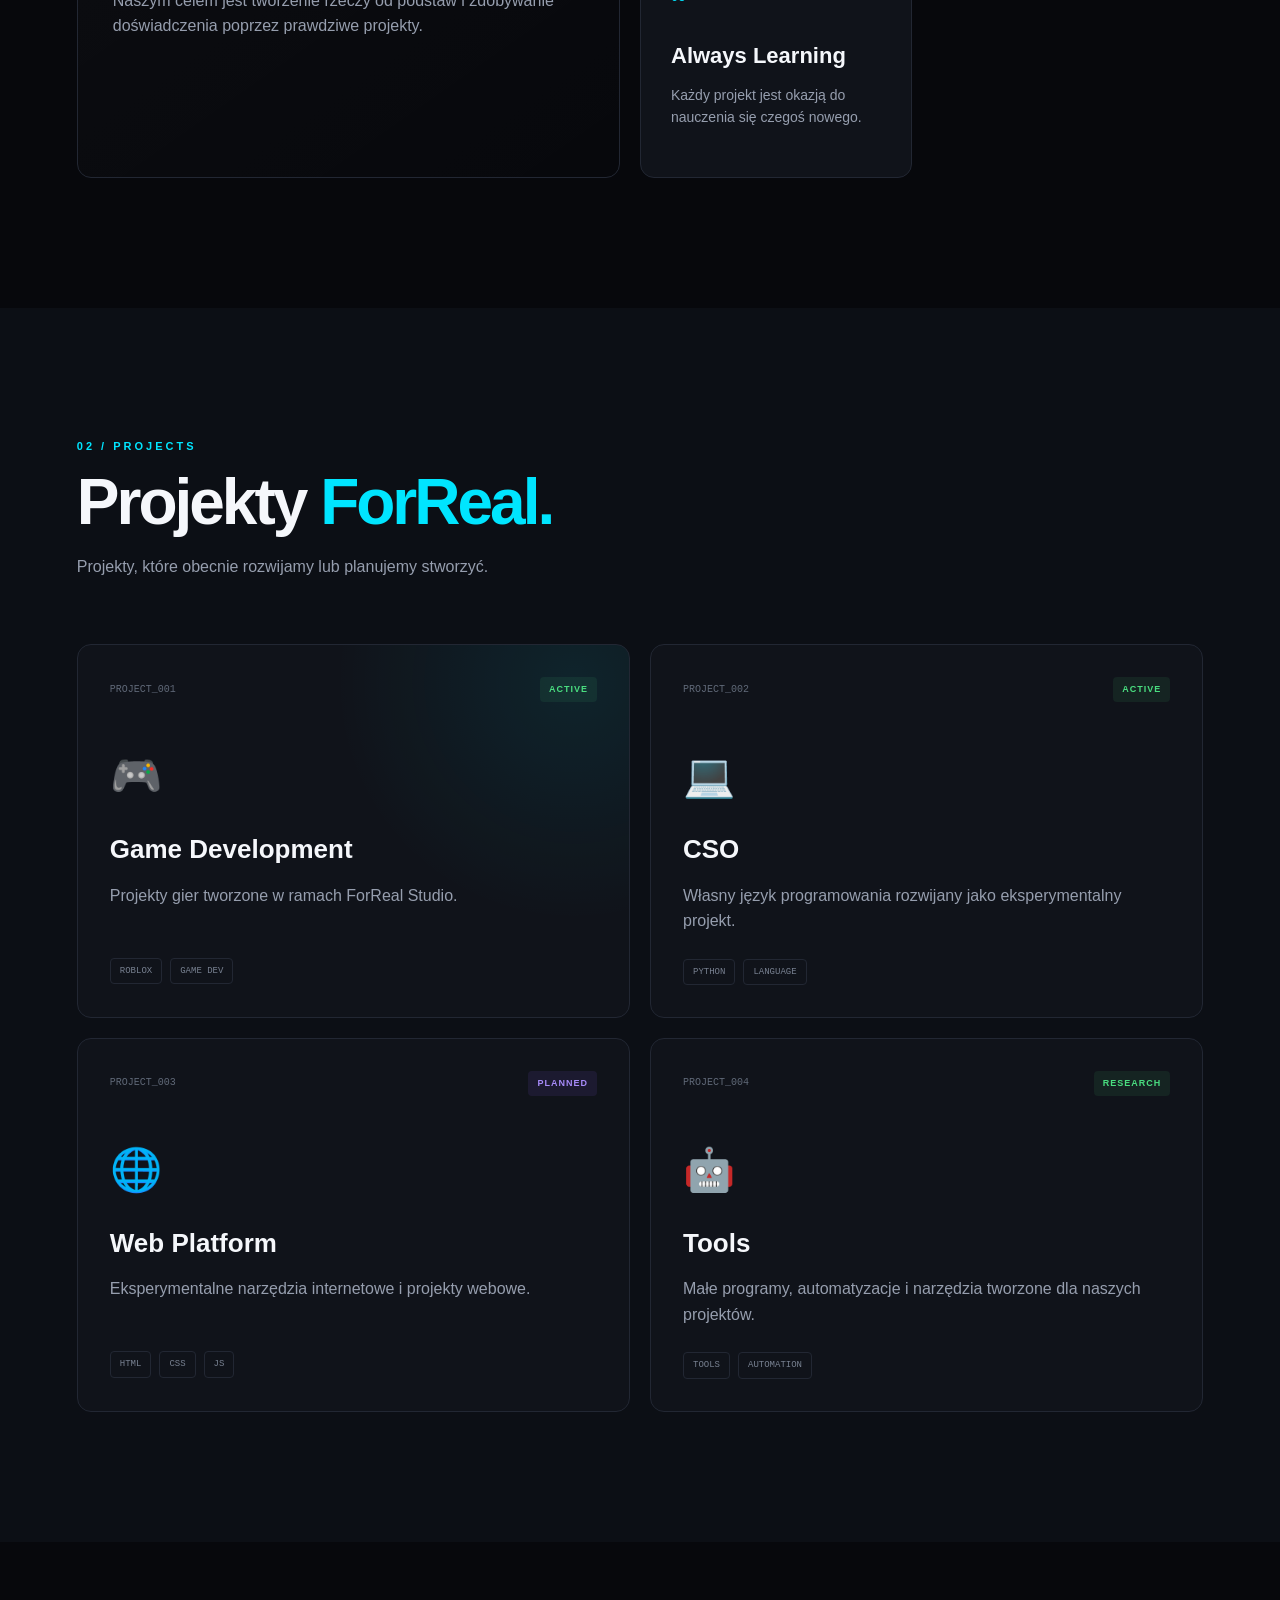
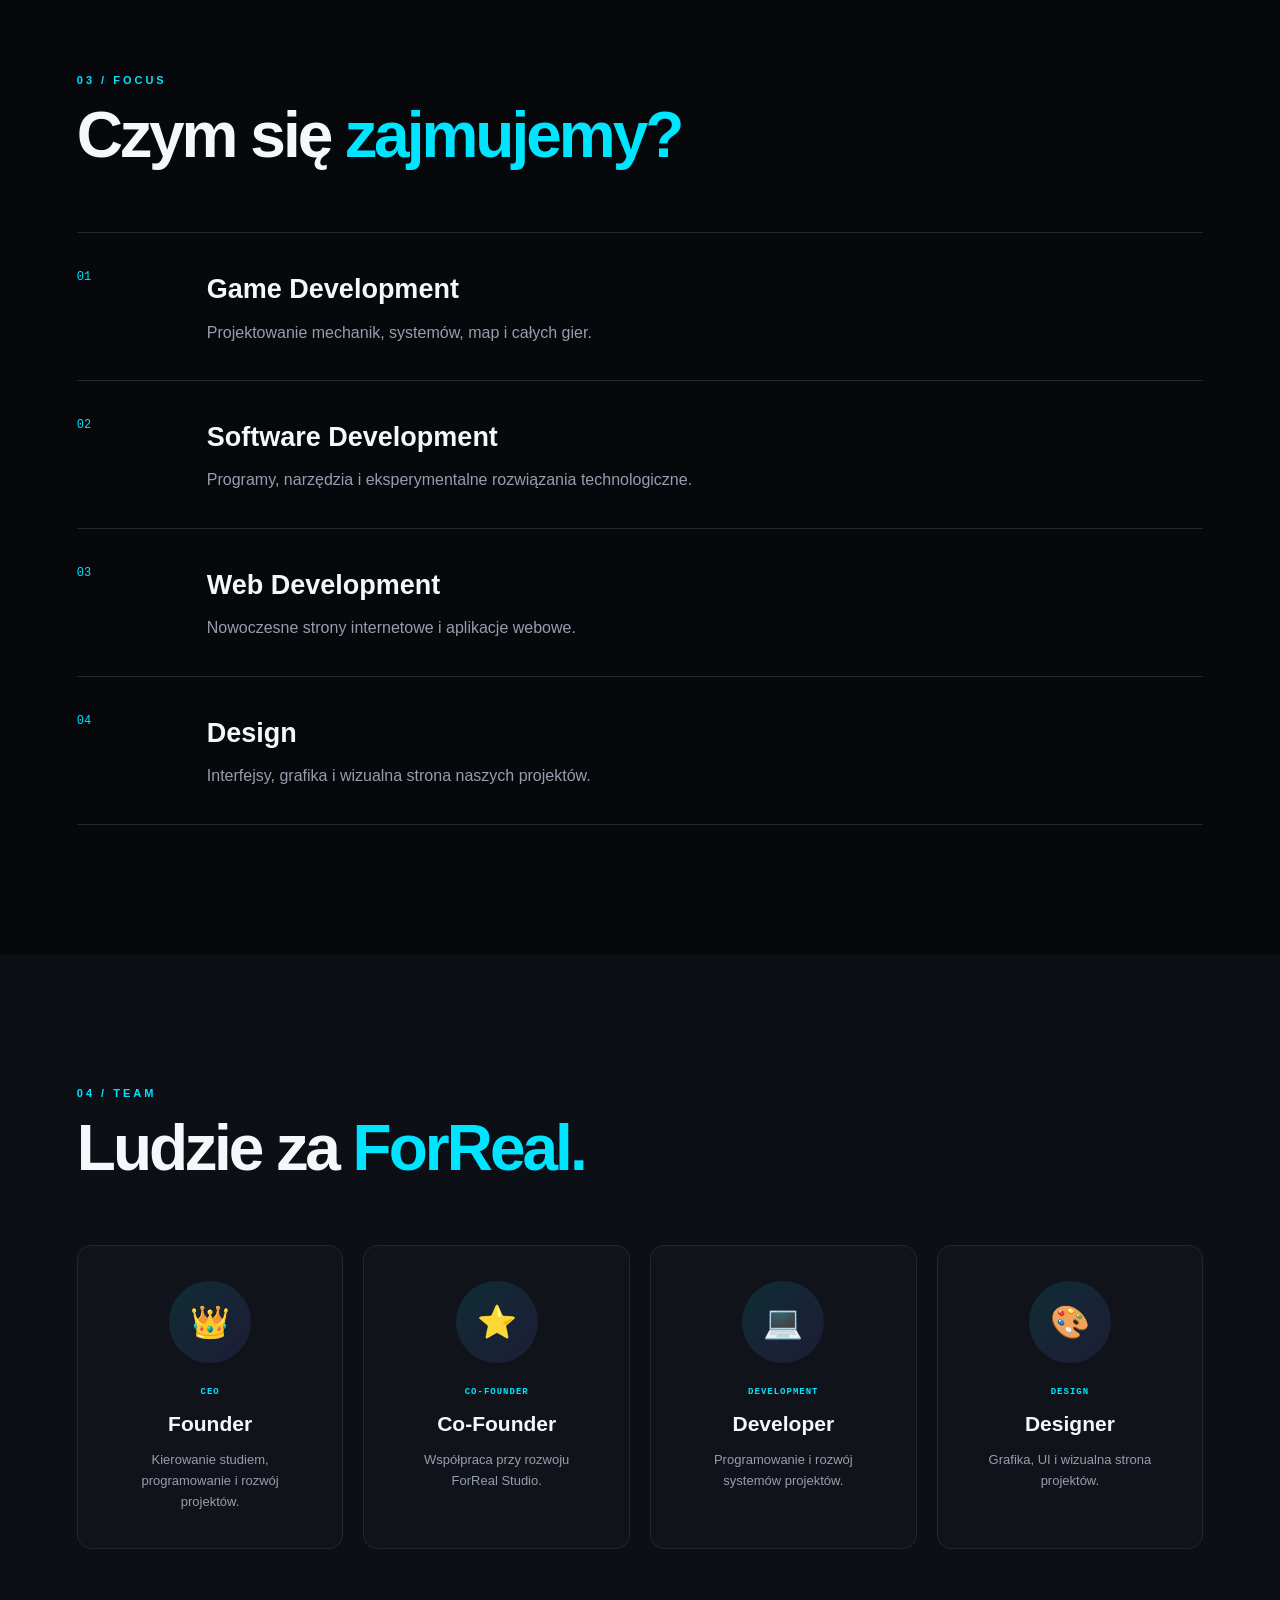
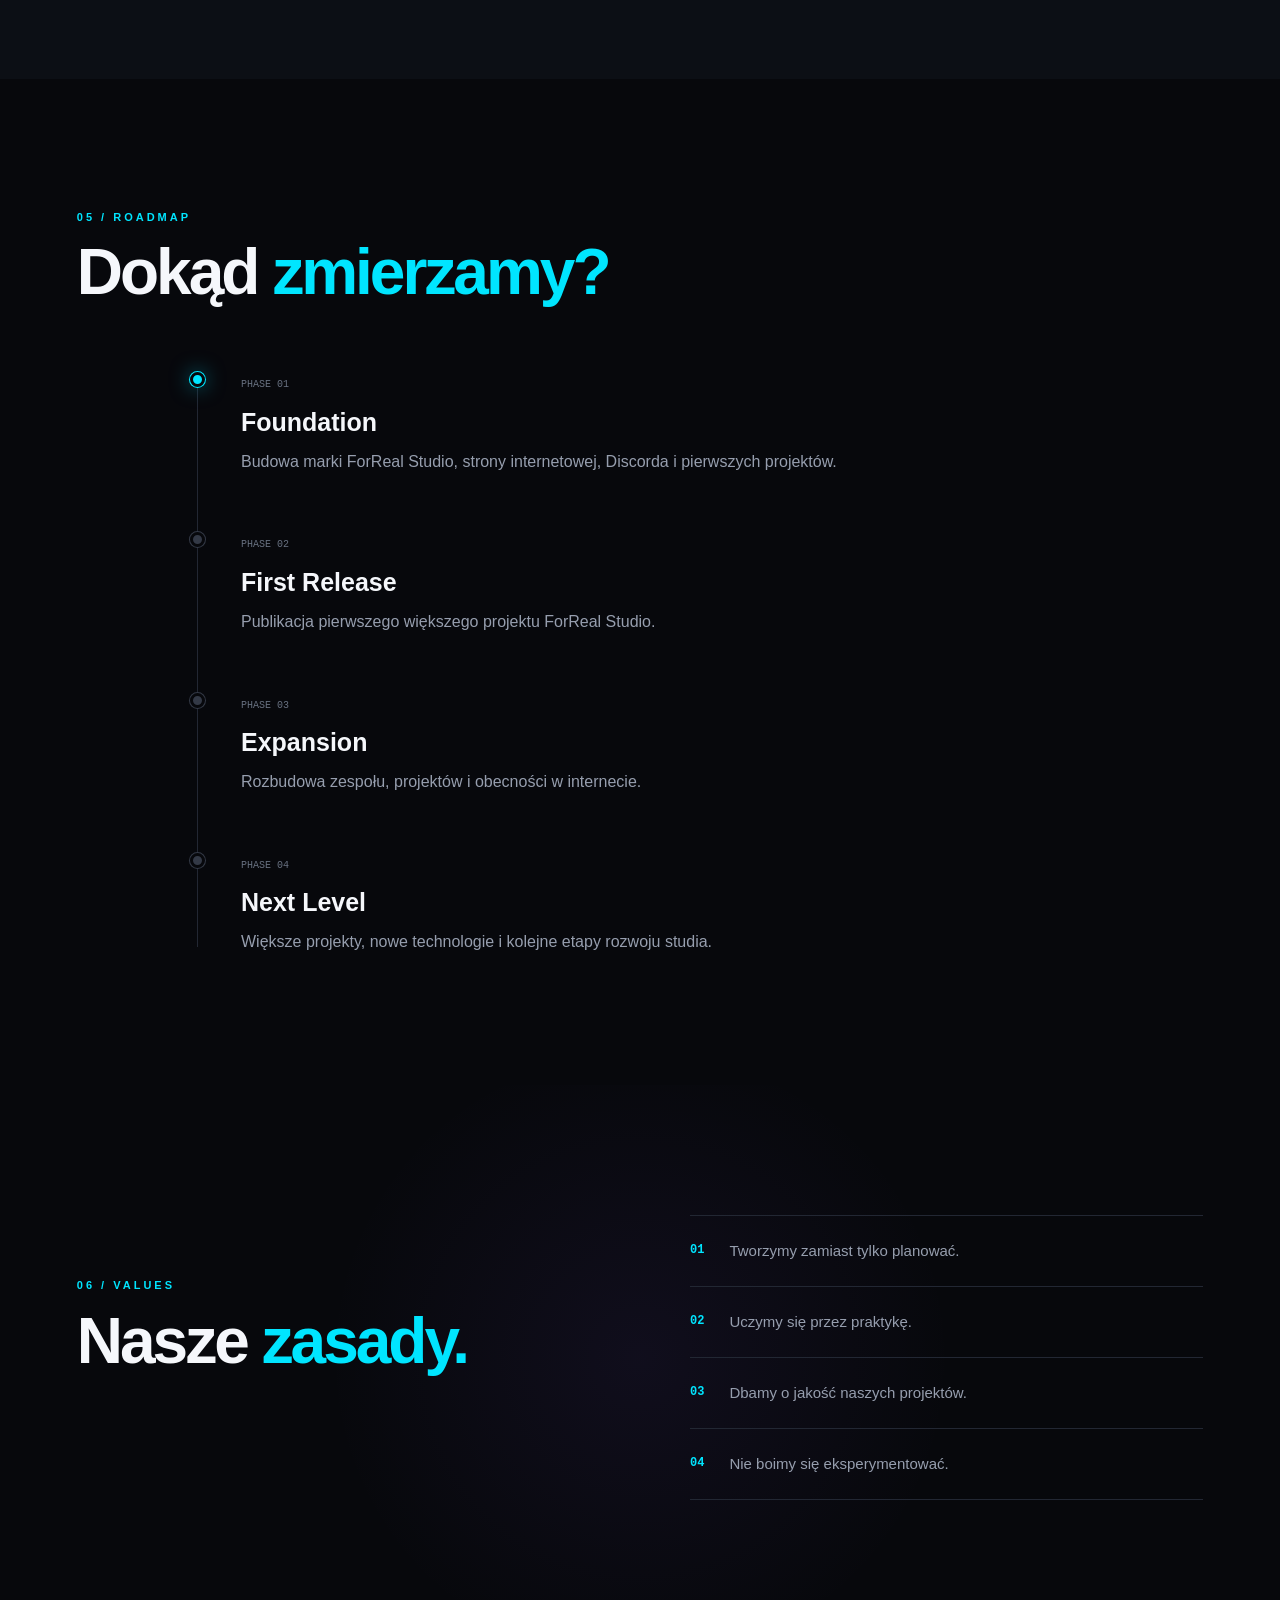
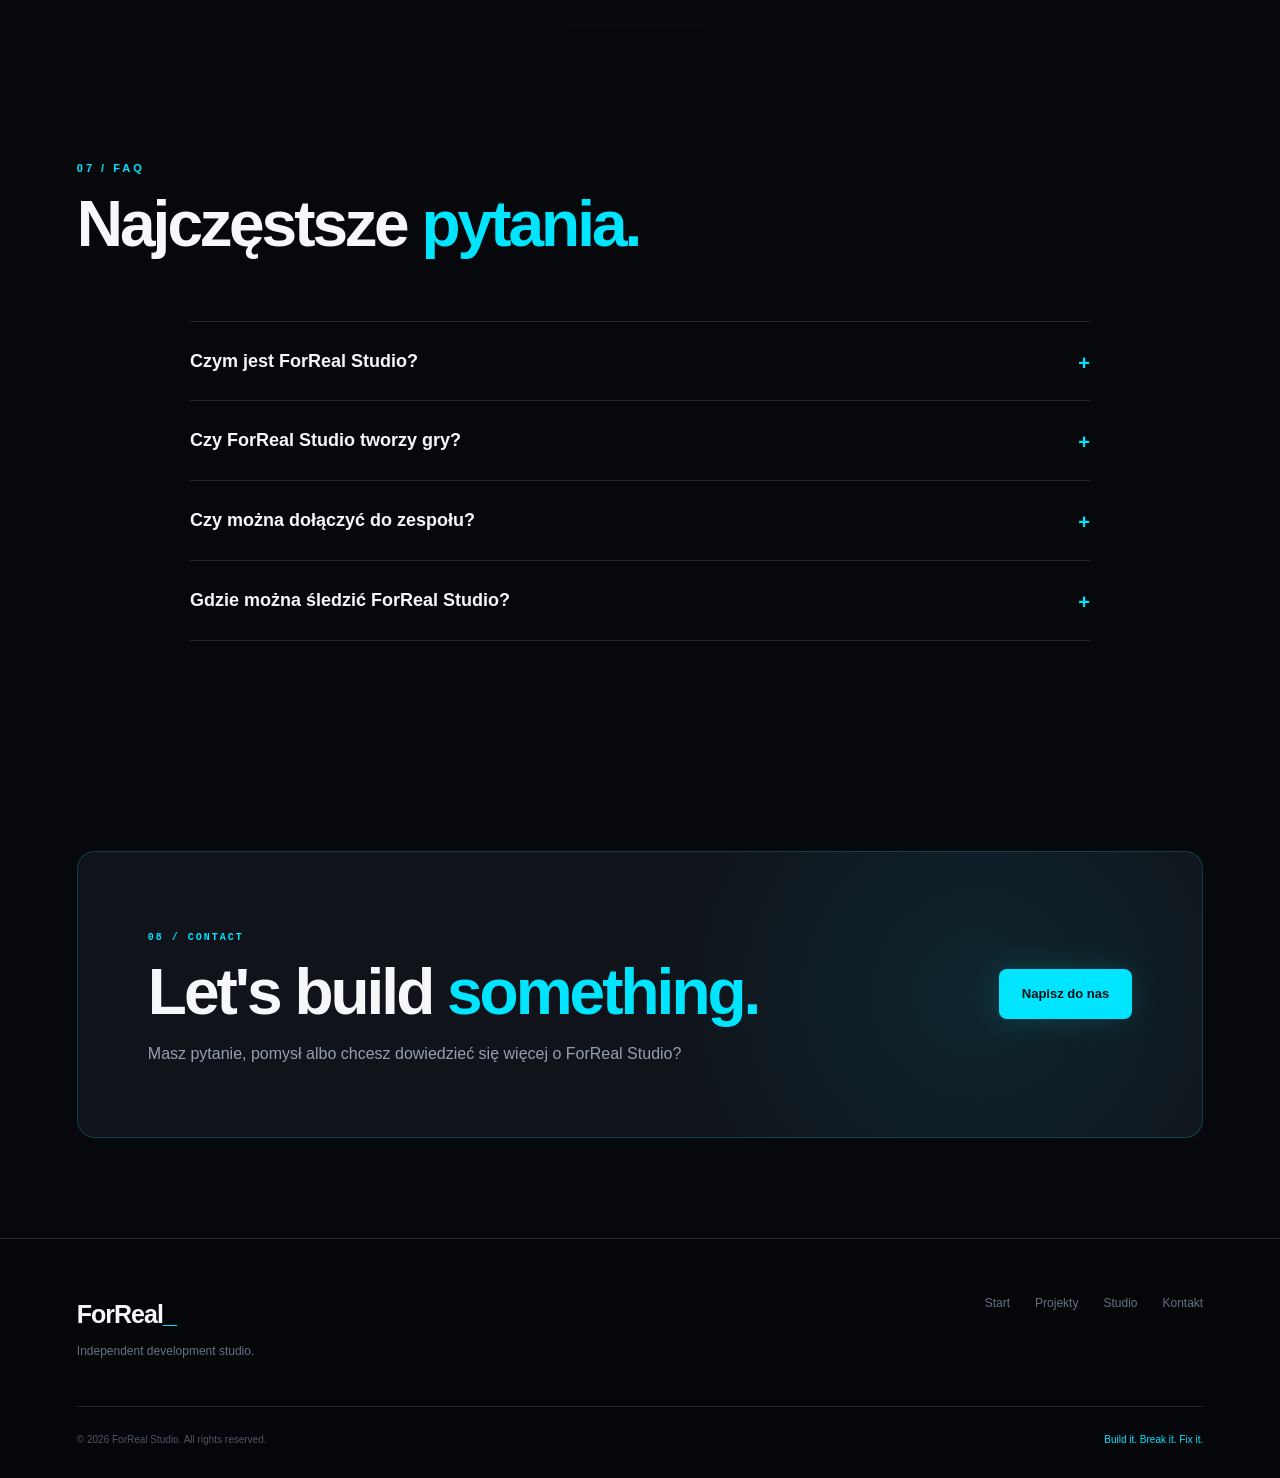
==== commit 095d4b5b: "Add files via upload" ====
--- a/index.html
+++ b/index.html
@@ -17,6 +17,8 @@
     </a>
 
     <nav id="navigation">
+        <a href="login.html">Logowanie</a>
+        <a href="register.html" class="nav-account">Konto</a>
         <a href="#home">Start</a>
         <a href="#about">Studio</a>
         <a href="#projects">Projekty</a>
--- a/style.css
+++ b/style.css
@@ -1664,4 +1664,335 @@
 
 .navbar nav a.active {
     color: var(--cyan);
+}
+
+.auth-page {
+min-height: 100vh;
+display: flex;
+align-items: center;
+justify-content: center;
+padding: 40px 20px;
+background:
+radial-gradient(circle at 20% 20%, rgba(0, 229, 255, 0.10), transparent 30%),
+radial-gradient(circle at 80% 80%, rgba(139, 92, 246, 0.12), transparent 30%),
+var(--background);
+position: relative;
+overflow: hidden;
+}
+
+.auth-page::before {
+content: "";
+position: absolute;
+inset: 0;
+background-image:
+linear-gradient(rgba(255,255,255,0.025) 1px, transparent 1px),
+linear-gradient(90deg, rgba(255,255,255,0.025) 1px, transparent 1px);
+background-size: 45px 45px;
+mask-image: linear-gradient(to bottom, black, transparent);
+pointer-events: none;
+}
+
+.auth-card {
+width: min(100%, 460px);
+padding: 42px;
+position: relative;
+z-index: 1;
+border: 1px solid rgba(255,255,255,0.09);
+border-radius: 24px;
+background: rgba(14, 17, 24, 0.86);
+backdrop-filter: blur(20px);
+box-shadow:
+0 30px 80px rgba(0,0,0,0.45),
+0 0 60px rgba(0,229,255,0.05);
+}
+
+.auth-card::before {
+content: "";
+position: absolute;
+top: 0;
+left: 12%;
+right: 12%;
+height: 1px;
+background: linear-gradient(
+90deg,
+transparent,
+var(--cyan),
+var(--purple),
+transparent
+);
+}
+
+.auth-logo {
+display: inline-block;
+margin-bottom: 42px;
+color: var(--text);
+text-decoration: none;
+font-size: 1.5rem;
+font-weight: 800;
+letter-spacing: -0.04em;
+}
+
+.auth-logo span {
+color: var(--cyan);
+}
+
+.auth-heading {
+margin-bottom: 30px;
+}
+
+.auth-heading > span {
+display: block;
+margin-bottom: 12px;
+color: var(--cyan);
+font-size: 0.7rem;
+font-weight: 700;
+letter-spacing: 0.16em;
+}
+
+.auth-heading h1 {
+margin: 0 0 10px;
+font-size: clamp(2rem, 6vw, 3rem);
+line-height: 1;
+letter-spacing: -0.05em;
+}
+
+.auth-heading p {
+margin: 0;
+color: var(--muted);
+}
+
+.auth-card form {
+display: flex;
+flex-direction: column;
+gap: 10px;
+}
+
+.auth-card label {
+margin-top: 10px;
+color: #dce2ed;
+font-size: 0.85rem;
+font-weight: 600;
+}
+
+.auth-card input {
+width: 100%;
+padding: 15px 16px;
+border: 1px solid var(--border);
+border-radius: 12px;
+outline: none;
+background: #090b10;
+color: var(--text);
+font-family: inherit;
+font-size: 0.95rem;
+transition:
+border-color 0.25s ease,
+box-shadow 0.25s ease,
+background 0.25s ease;
+}
+
+.auth-card input::placeholder {
+color: #5e6675;
+}
+
+.auth-card input:focus {
+border-color: rgba(0,229,255,0.7);
+background: #0b0f15;
+box-shadow:
+0 0 0 3px rgba(0,229,255,0.08),
+0 0 25px rgba(0,229,255,0.05);
+}
+
+.auth-button {
+width: 100%;
+margin-top: 20px;
+border: none;
+cursor: pointer;
+}
+
+.auth-message {
+min-height: 22px;
+margin: 5px 0 0;
+color: var(--muted);
+font-size: 0.85rem;
+line-height: 1.5;
+}
+
+.auth-footer {
+display: flex;
+justify-content: center;
+gap: 6px;
+margin-top: 28px;
+padding-top: 24px;
+border-top: 1px solid var(--border);
+color: var(--muted);
+font-size: 0.85rem;
+}
+
+.auth-footer a {
+color: var(--cyan);
+text-decoration: none;
+}
+
+.auth-footer a:hover {
+text-decoration: underline;
+}
+
+/* DASHBOARD */
+
+.dashboard-page {
+min-height: 100vh;
+background:
+radial-gradient(circle at 10% 10%, rgba(0,229,255,0.08), transparent 25%),
+radial-gradient(circle at 90% 90%, rgba(139,92,246,0.10), transparent 25%),
+var(--background);
+}
+
+.dashboard-header {
+width: min(100% - 40px, var(--max-width));
+margin: 0 auto;
+padding: 28px 0;
+display: flex;
+align-items: center;
+justify-content: space-between;
+border-bottom: 1px solid var(--border);
+}
+
+.dashboard-content {
+width: min(100% - 40px, var(--max-width));
+margin: 0 auto;
+padding: 100px 0;
+}
+
+.dashboard-label {
+display: inline-block;
+margin-bottom: 18px;
+color: var(--cyan);
+font-size: 0.72rem;
+font-weight: 700;
+letter-spacing: 0.18em;
+}
+
+.dashboard-content h1 {
+max-width: 800px;
+margin: 0;
+font-size: clamp(2.5rem, 7vw, 5.5rem);
+line-height: 0.95;
+letter-spacing: -0.06em;
+}
+
+.dashboard-content > p {
+margin: 35px 0 6px;
+color: var(--muted);
+}
+
+#userEmail {
+color: var(--cyan);
+font-size: 1rem;
+word-break: break-word;
+}
+
+.dashboard-grid {
+display: grid;
+grid-template-columns: repeat(3, 1fr);
+gap: 18px;
+margin-top: 70px;
+}
+
+.dashboard-grid article {
+position: relative;
+padding: 28px;
+min-height: 210px;
+border: 1px solid var(--border);
+border-radius: 18px;
+background: linear-gradient(
+145deg,
+rgba(255,255,255,0.035),
+rgba(255,255,255,0.01)
+);
+overflow: hidden;
+transition:
+transform 0.3s ease,
+border-color 0.3s ease,
+background 0.3s ease;
+}
+
+.dashboard-grid article::after {
+content: "";
+position: absolute;
+width: 120px;
+height: 120px;
+right: -50px;
+bottom: -50px;
+border-radius: 50%;
+background: var(--cyan);
+opacity: 0.04;
+filter: blur(25px);
+}
+
+.dashboard-grid article:hover {
+transform: translateY(-6px);
+border-color: rgba(0,229,255,0.35);
+background: rgba(0,229,255,0.035);
+}
+
+.dashboard-grid article > span {
+color: var(--cyan);
+font-size: 0.7rem;
+font-weight: 700;
+letter-spacing: 0.12em;
+}
+
+.dashboard-grid h2 {
+margin: 45px 0 10px;
+font-size: 1.35rem;
+}
+
+.dashboard-grid p {
+margin: 0;
+color: var(--muted);
+line-height: 1.7;
+}
+
+/* MOBILE */
+
+@media (max-width: 800px) {
+
+.auth-card {
+    padding: 30px 24px;
+    border-radius: 20px;
+}
+
+.auth-logo {
+    margin-bottom: 32px;
+}
+
+.dashboard-content {
+    padding: 70px 0;
+}
+
+.dashboard-grid {
+    grid-template-columns: 1fr;
+    margin-top: 50px;
+}
+
+}
+
+@media (max-width: 480px) {
+
+.auth-page {
+    padding: 20px 14px;
+}
+
+.auth-card {
+    padding: 28px 20px;
+}
+
+.dashboard-header {
+    width: min(100% - 28px, var(--max-width));
+}
+
+.dashboard-content {
+    width: min(100% - 28px, var(--max-width));
+}
+
 }
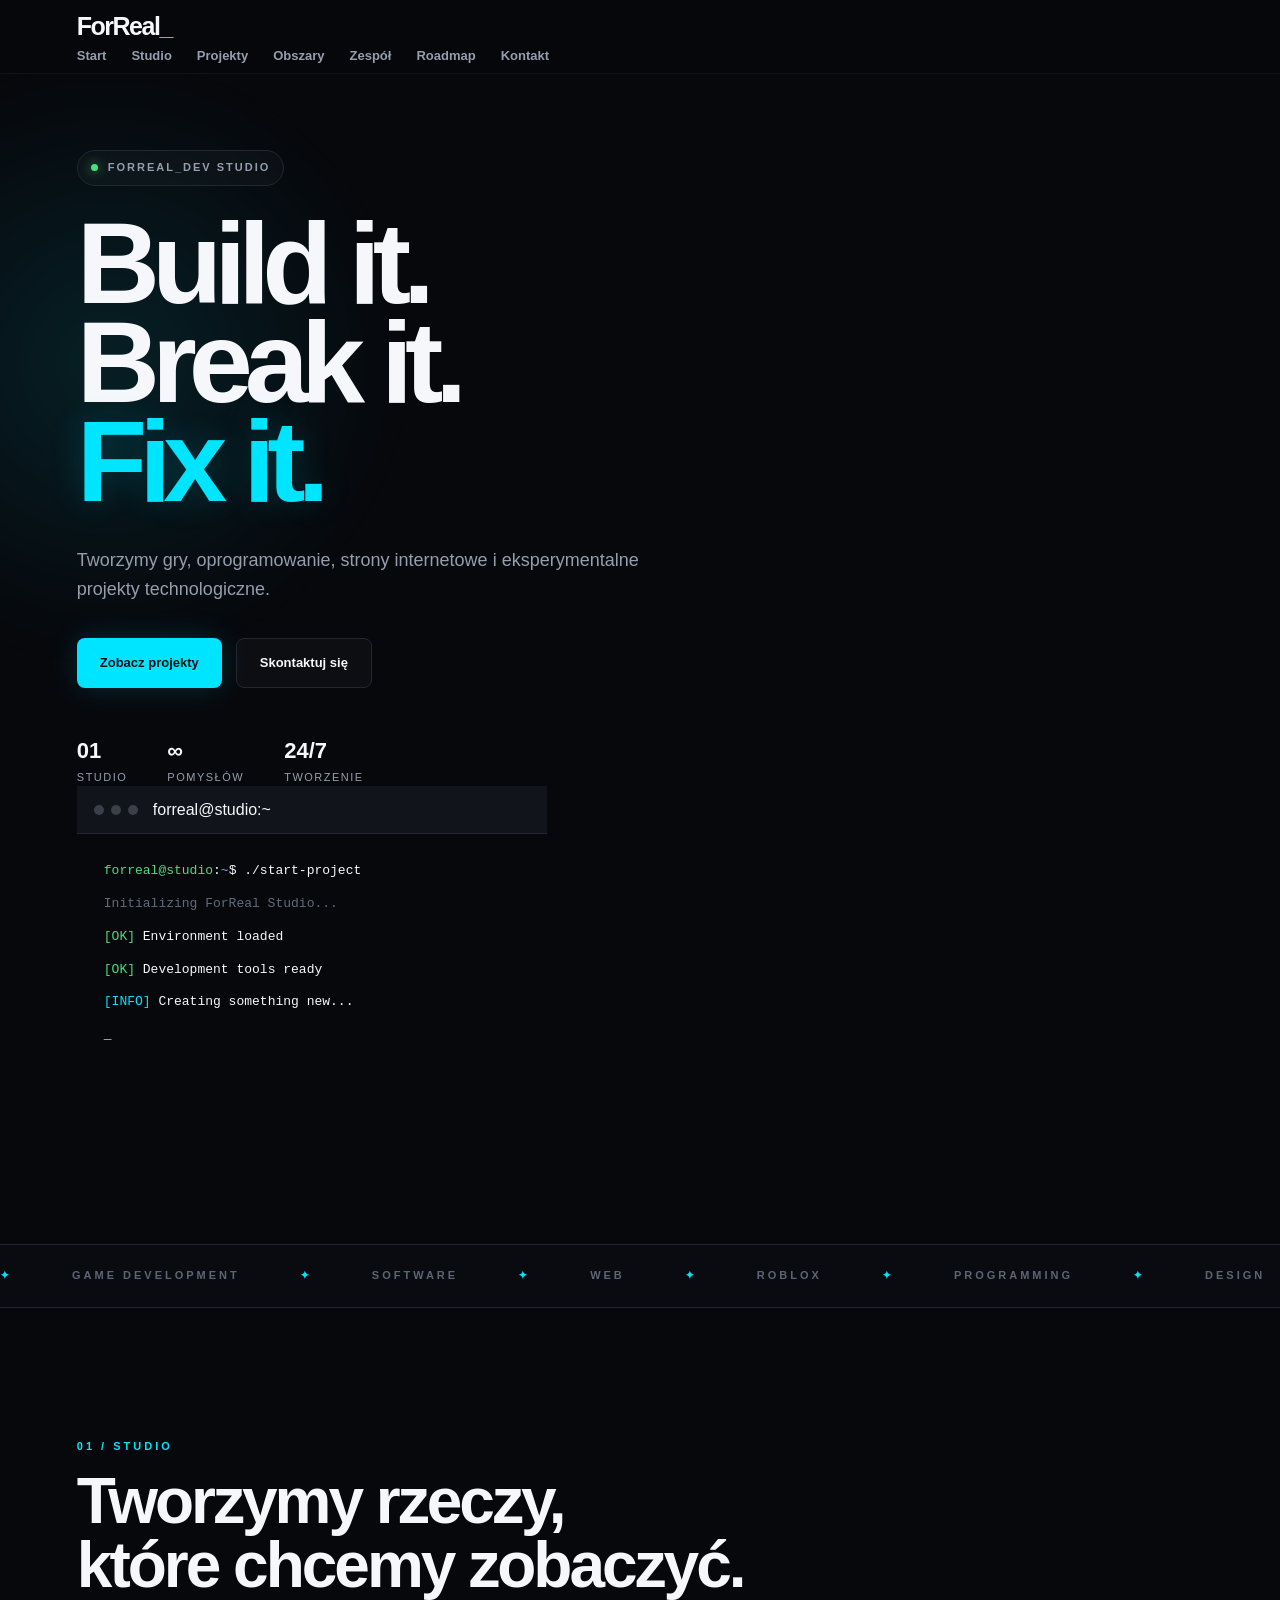
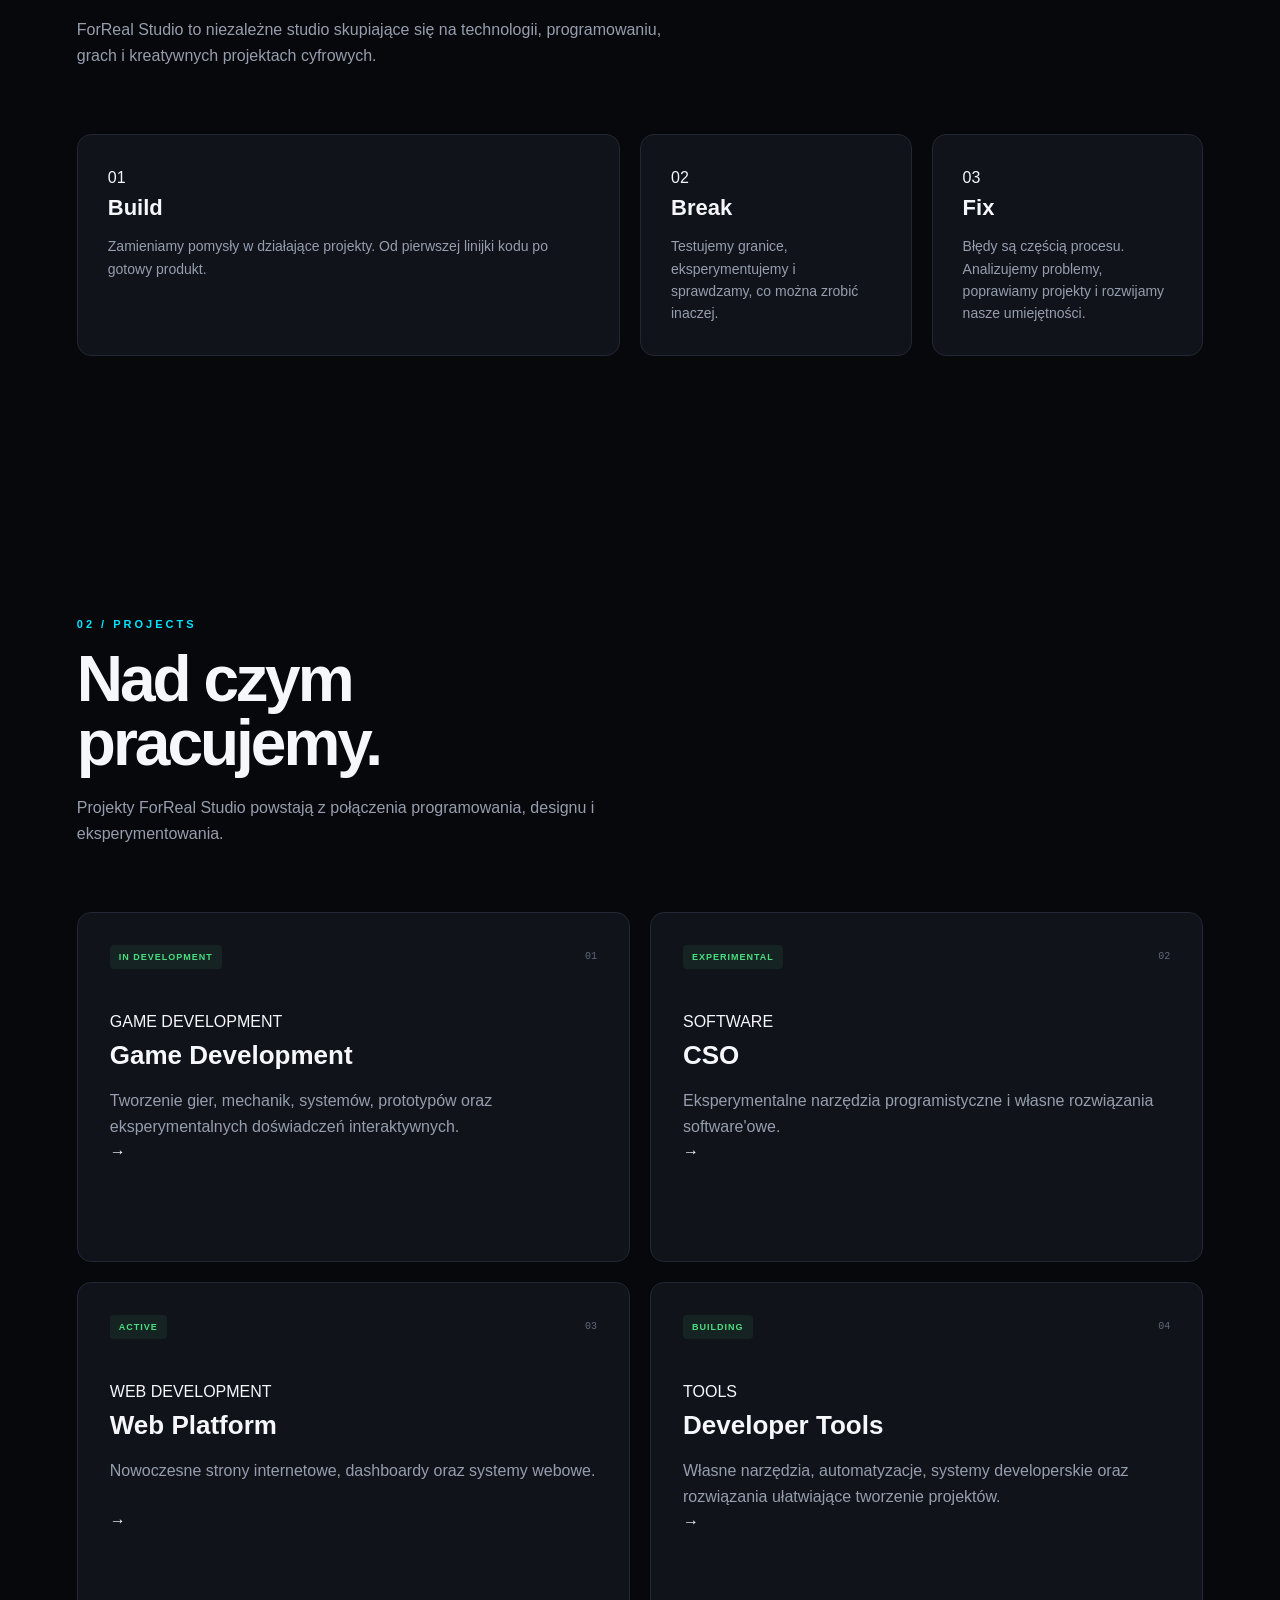
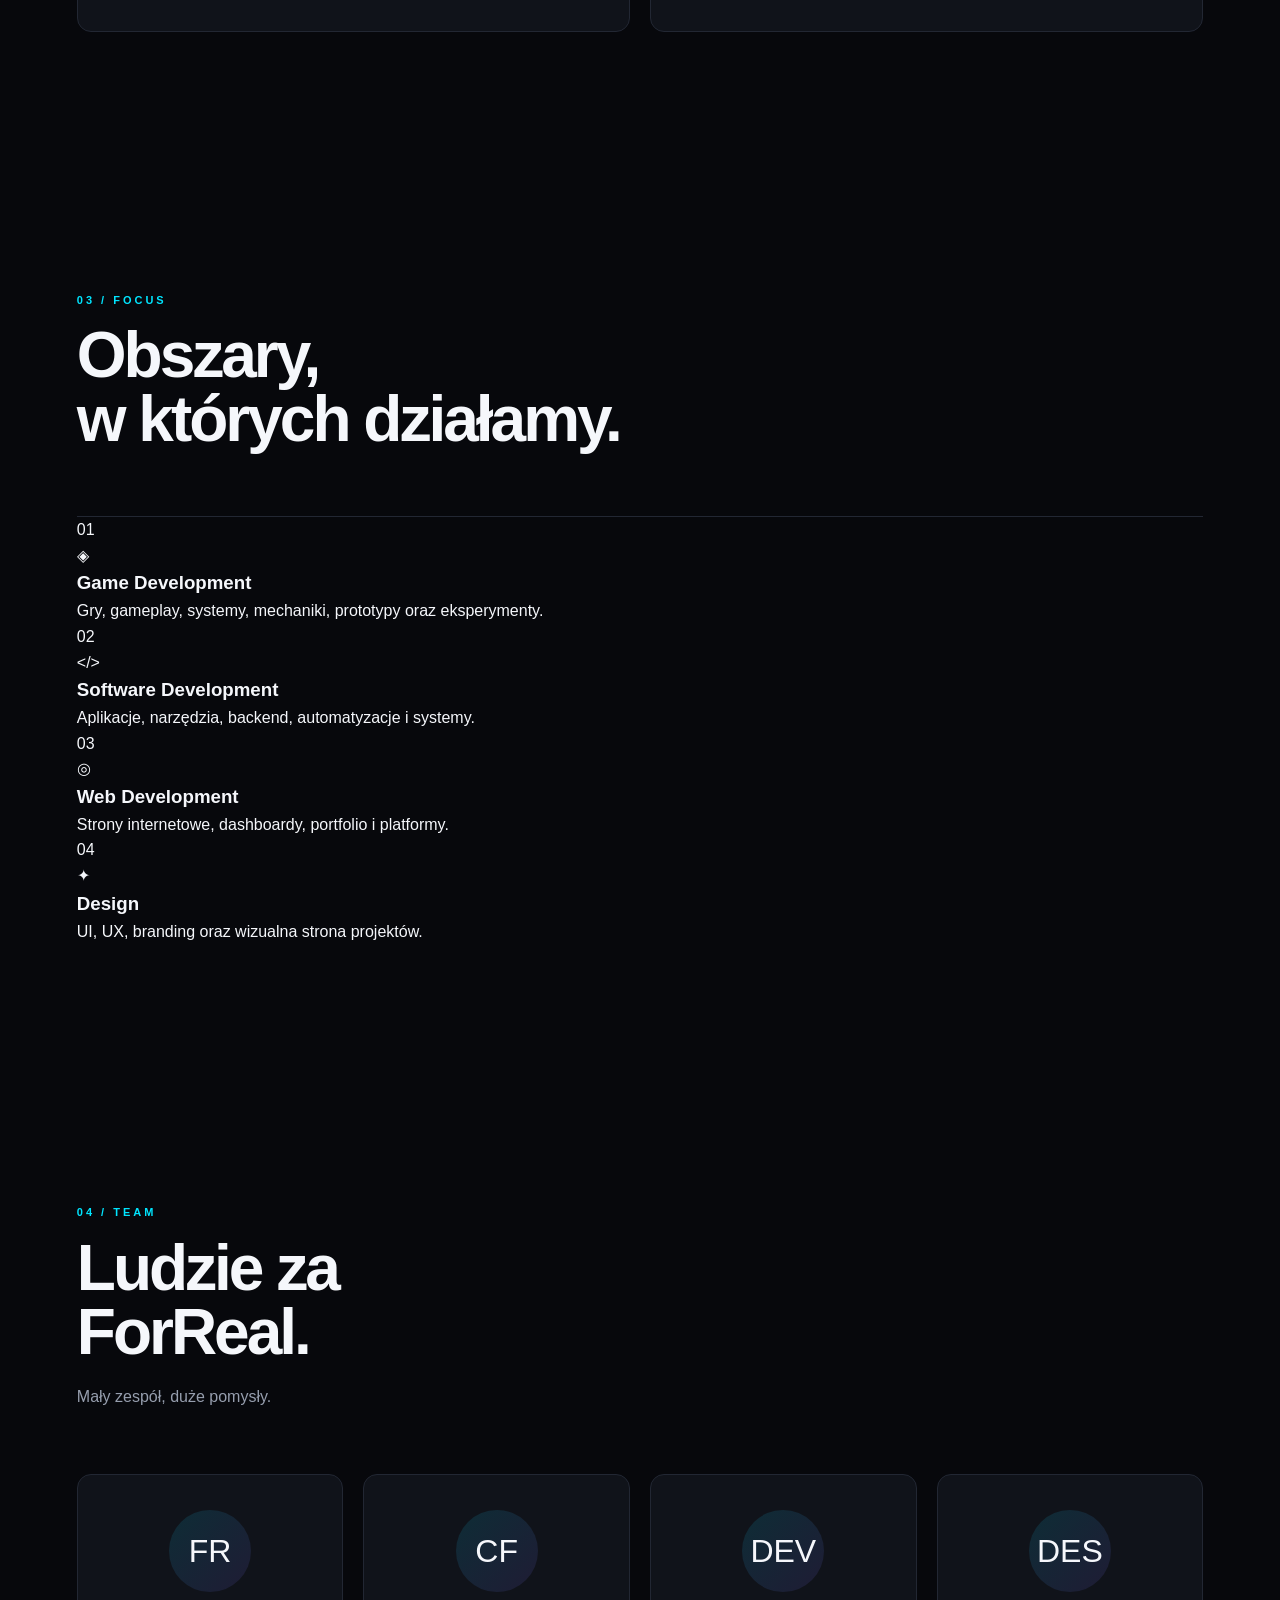
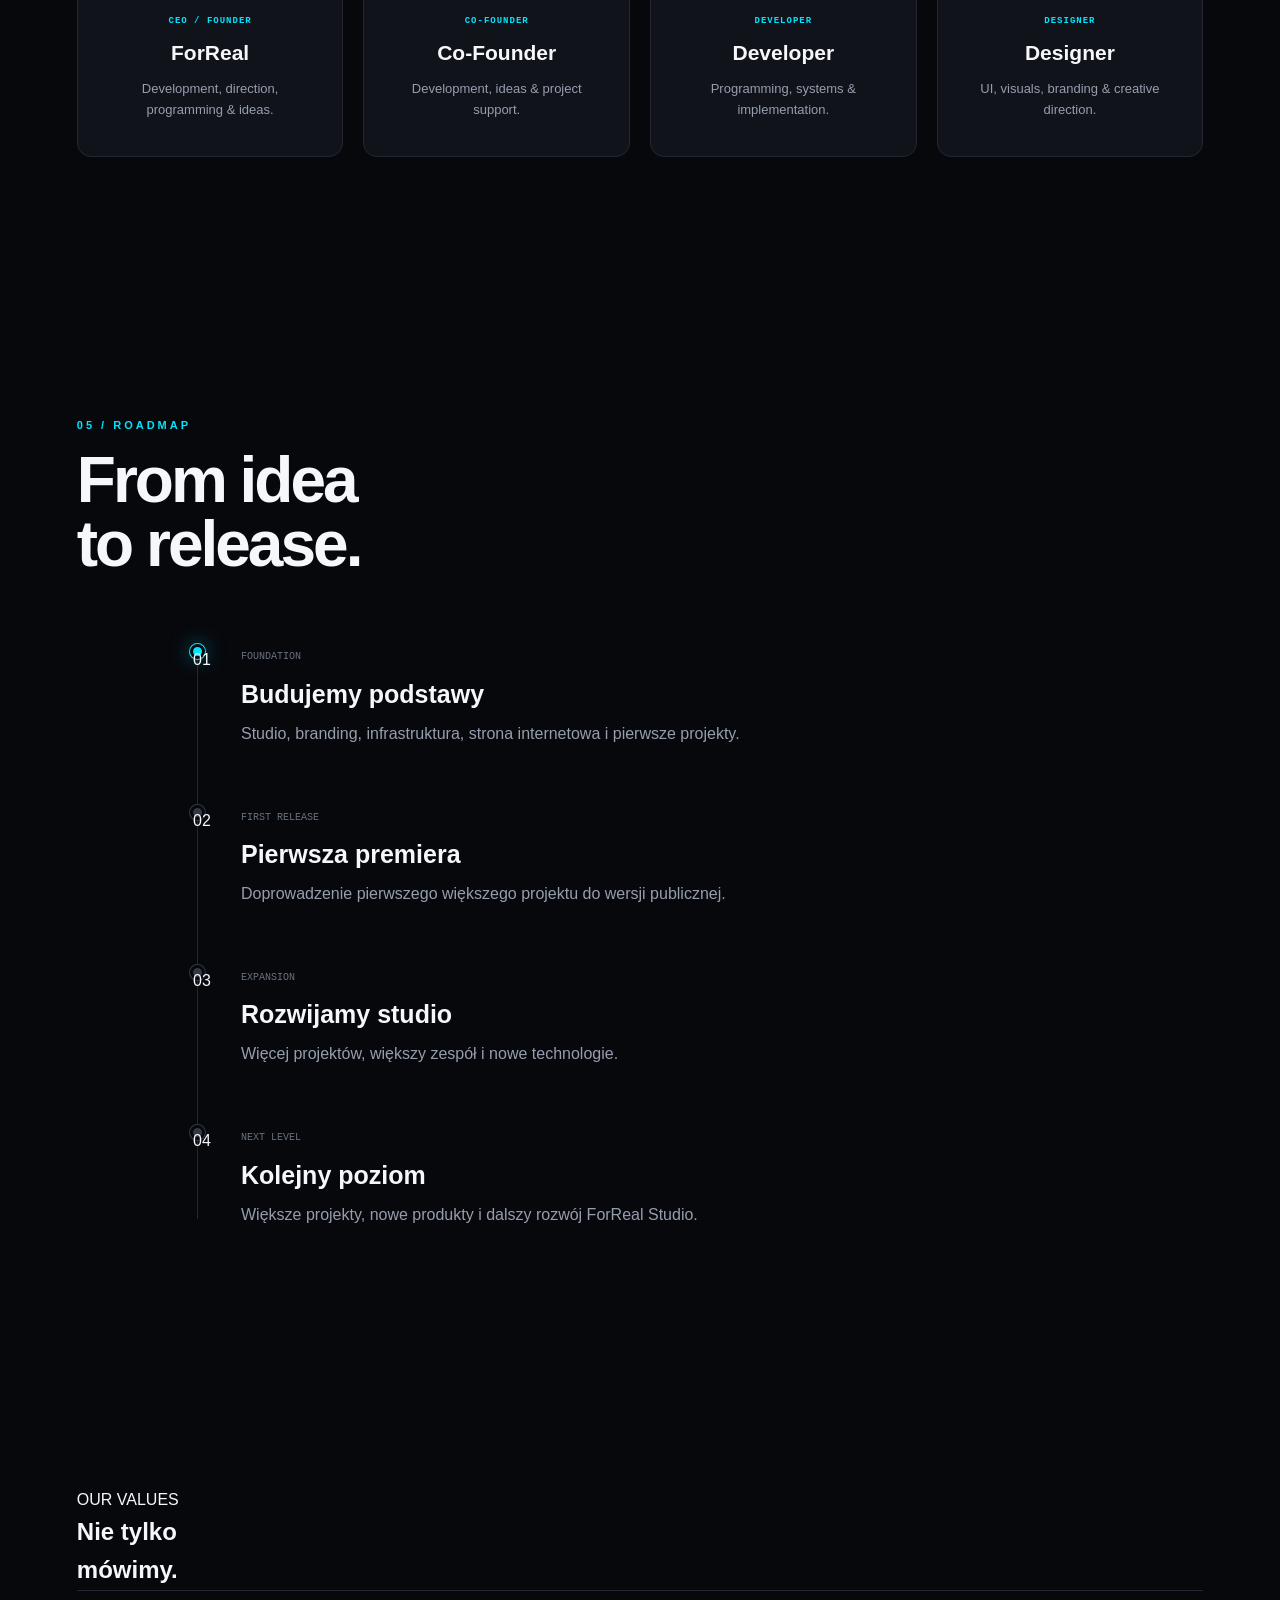
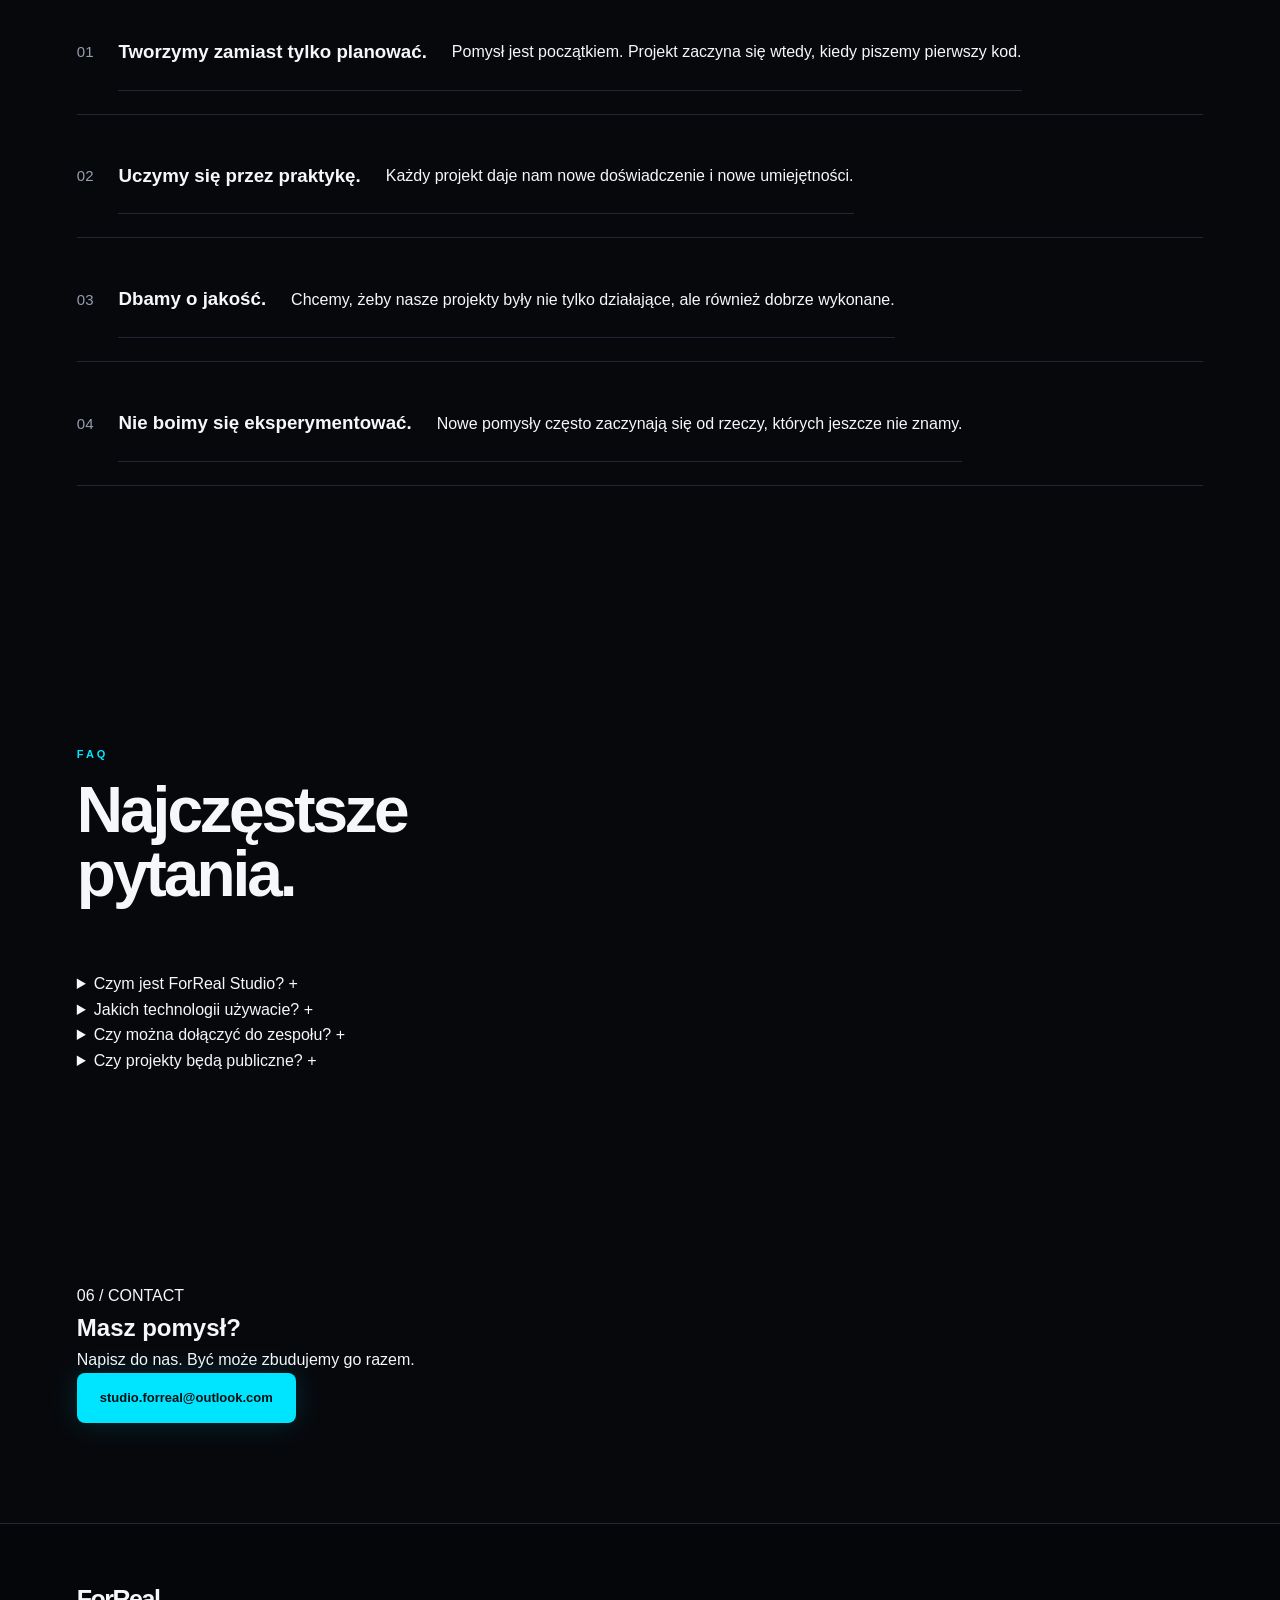
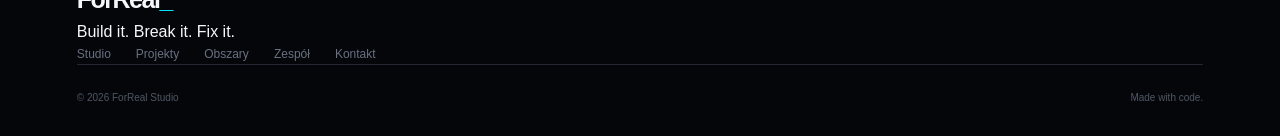
==== commit 141eef8e: "Update index.html" ====
--- a/index.html
+++ b/index.html
@@ -1,990 +1,1160 @@
-<!DOCTYPE html> <html lang="pl"> <head> <meta charset="UTF-8"> <meta name="viewport" content="width=device-width, initial-scale=1.0">
-<title>ForReal Studio — Build it. Break it. Fix it.</title>
-
-<meta
-    name="description"
-    content="ForReal Studio — niezależne studio tworzące gry, oprogramowanie, narzędzia i eksperymentalne projekty."
->
-
-<meta name="theme-color" content="#08090d">
-
-<link rel="stylesheet" href="style.css">
-</head> <body>
-<header class="navbar">
-
-    <a href="#home" class="logo">
-        ForReal<span>_</span>
-    </a>
-
-    <nav id="navigation">
-        <a href="login.html">Logowanie</a>
-        <a href="register.html" class="nav-account">Konto</a>
-        <a href="#home">Start</a>
-        <a href="#about">Studio</a>
-        <a href="#projects">Projekty</a>
-        <a href="#services">Obszary</a>
-        <a href="#team">Zespół</a>
-        <a href="#roadmap">Roadmap</a>
-        <a href="#contact">Kontakt</a>
-    </nav>
-
-    <button
-        class="menu-button"
-        id="menuButton"
-        aria-label="Otwórz menu"
+<!DOCTYPE html>
+<html lang="pl">
+
+<head>
+    <meta charset="UTF-8">
+    <meta name="viewport" content="width=device-width, initial-scale=1.0">
+
+    <meta
+        name="description"
+        content="ForReal Studio — game development, software, web development, Roblox, programming and creative technology."
     >
-        ☰
-    </button>
-
-</header>
-
-<main>
-
-    <!-- HERO -->
-
-    <section class="hero" id="home">
-
-        <div class="hero-background"></div>
-
-        <div class="hero-content">
-
-            <div class="hero-badge">
-                <span class="status-dot"></span>
-                FORREAL_DEV STUDIO
-            </div>
-
-            <h1>
-                Build it.<br>
-                Break it.<br>
-                <span>Fix it.</span>
-            </h1>
-
-            <p class="hero-description">
-                Niezależne studio tworzące gry, oprogramowanie,
-                narzędzia i eksperymentalne projekty technologiczne.
-            </p>
-
-            <div class="hero-buttons">
-
-                <a
-                    href="#projects"
-                    class="button primary"
-                >
-                    Zobacz projekty
+
+    <title>ForReal Studio — Build it. Break it. Fix it.</title>
+
+    <link rel="stylesheet" href="style.css">
+</head>
+
+<body>
+
+    <!-- NAVBAR -->
+
+    <header class="navbar">
+
+        <div class="navbar-container">
+
+            <a href="#start" class="logo">
+                ForReal<span>_</span>
+            </a>
+
+            <button
+                class="menu-button"
+                id="menuButton"
+                aria-label="Otwórz menu"
+                type="button"
+            >
+                <span></span>
+                <span></span>
+                <span></span>
+            </button>
+
+            <nav>
+
+                <a href="#start">Start</a>
+                <a href="#studio">Studio</a>
+                <a href="#projects">Projekty</a>
+                <a href="#services">Obszary</a>
+                <a href="#team">Zespół</a>
+                <a href="#roadmap">Roadmap</a>
+                <a href="#contact">Kontakt</a>
+
+            </nav>
+
+        </div>
+
+    </header>
+
+
+    <main id="start">
+
+        <!-- HERO -->
+
+        <section class="hero">
+
+            <div class="hero-background"></div>
+
+            <div class="hero-container">
+
+                <div class="hero-content">
+
+                    <div class="hero-badge">
+                        <span class="status-dot"></span>
+                        FORREAL_DEV STUDIO
+                    </div>
+
+                    <h1>
+                        Build it.<br>
+                        Break it.<br>
+                        <span>Fix it.</span>
+                    </h1>
+
+                    <p class="hero-description">
+                        Tworzymy gry, oprogramowanie, strony internetowe
+                        i eksperymentalne projekty technologiczne.
+                    </p>
+
+                    <div class="hero-buttons">
+
+                        <a href="#projects" class="button primary">
+                            Zobacz projekty
+                        </a>
+
+                        <a href="#contact" class="button secondary">
+                            Skontaktuj się
+                        </a>
+
+                    </div>
+
+                    <div class="hero-stats">
+
+                        <div>
+                            <strong>01</strong>
+                            <span>Studio</span>
+                        </div>
+
+                        <div>
+                            <strong>∞</strong>
+                            <span>Pomysłów</span>
+                        </div>
+
+                        <div>
+                            <strong>24/7</strong>
+                            <span>Tworzenie</span>
+                        </div>
+
+                    </div>
+
+                </div>
+
+
+                <!-- TERMINAL -->
+
+                <div class="hero-terminal">
+
+                    <div class="terminal-header">
+
+                        <div class="terminal-buttons">
+                            <span></span>
+                            <span></span>
+                            <span></span>
+                        </div>
+
+                        <span class="terminal-title">
+                            forreal@studio:~
+                        </span>
+
+                    </div>
+
+                    <div class="terminal-body">
+
+                        <p>
+                            <span class="terminal-green">forreal@studio</span>:<span class="terminal-purple">~</span>$
+                            ./start-project
+                        </p>
+
+                        <p class="terminal-muted">
+                            Initializing ForReal Studio...
+                        </p>
+
+                        <p>
+                            <span class="terminal-green">[OK]</span>
+                            Environment loaded
+                        </p>
+
+                        <p>
+                            <span class="terminal-green">[OK]</span>
+                            Development tools ready
+                        </p>
+
+                        <p>
+                            <span class="terminal-cyan">[INFO]</span>
+                            Creating something new...
+                        </p>
+
+                        <p class="terminal-cursor">
+                            _
+                        </p>
+
+                    </div>
+
+                </div>
+
+            </div>
+
+        </section>
+
+
+        <!-- MARQUEE -->
+
+        <section class="marquee-section">
+
+            <div class="marquee">
+
+                <span>GAME DEVELOPMENT</span>
+                <span>SOFTWARE</span>
+                <span>WEB</span>
+                <span>ROBLOX</span>
+                <span>PROGRAMMING</span>
+                <span>DESIGN</span>
+                <span>EXPERIMENTS</span>
+
+                <span>GAME DEVELOPMENT</span>
+                <span>SOFTWARE</span>
+                <span>WEB</span>
+                <span>ROBLOX</span>
+                <span>PROGRAMMING</span>
+                <span>DESIGN</span>
+                <span>EXPERIMENTS</span>
+
+            </div>
+
+        </section>
+
+
+        <!-- STUDIO -->
+
+        <section class="section" id="studio">
+
+            <div class="section-container">
+
+                <div class="section-heading">
+
+                    <span class="section-label">
+                        01 / STUDIO
+                    </span>
+
+                    <h2>
+                        Tworzymy rzeczy,<br>
+                        które chcemy zobaczyć.
+                    </h2>
+
+                    <p>
+                        ForReal Studio to niezależne studio skupiające się
+                        na technologii, programowaniu, grach i kreatywnych
+                        projektach cyfrowych.
+                    </p>
+
+                </div>
+
+
+                <div class="about-grid">
+
+                    <article class="about-card">
+
+                        <span class="card-number">01</span>
+
+                        <h3>
+                            Build
+                        </h3>
+
+                        <p>
+                            Zamieniamy pomysły w działające projekty.
+                            Od pierwszej linijki kodu po gotowy produkt.
+                        </p>
+
+                    </article>
+
+
+                    <article class="about-card">
+
+                        <span class="card-number">02</span>
+
+                        <h3>
+                            Break
+                        </h3>
+
+                        <p>
+                            Testujemy granice, eksperymentujemy i sprawdzamy,
+                            co można zrobić inaczej.
+                        </p>
+
+                    </article>
+
+
+                    <article class="about-card">
+
+                        <span class="card-number">03</span>
+
+                        <h3>
+                            Fix
+                        </h3>
+
+                        <p>
+                            Błędy są częścią procesu. Analizujemy problemy,
+                            poprawiamy projekty i rozwijamy nasze umiejętności.
+                        </p>
+
+                    </article>
+
+                </div>
+
+            </div>
+
+        </section>
+
+
+        <!-- PROJECTS -->
+
+        <section class="section section-dark" id="projects">
+
+            <div class="section-container">
+
+                <div class="section-heading">
+
+                    <span class="section-label">
+                        02 / PROJECTS
+                    </span>
+
+                    <h2>
+                        Nad czym<br>
+                        pracujemy.
+                    </h2>
+
+                    <p>
+                        Projekty ForReal Studio powstają z połączenia
+                        programowania, designu i eksperymentowania.
+                    </p>
+
+                </div>
+
+
+                <div class="projects-grid">
+
+                    <article class="project-card project-large">
+
+                        <div class="project-top">
+
+                            <span class="project-status">
+                                IN DEVELOPMENT
+                            </span>
+
+                            <span class="project-number">
+                                01
+                            </span>
+
+                        </div>
+
+                        <div class="project-content">
+
+                            <span class="project-category">
+                                GAME DEVELOPMENT
+                            </span>
+
+                            <h3>
+                                Game Development
+                            </h3>
+
+                            <p>
+                                Tworzenie gier, mechanik, systemów,
+                                prototypów oraz eksperymentalnych
+                                doświadczeń interaktywnych.
+                            </p>
+
+                        </div>
+
+                        <div class="project-arrow">
+                            →
+                        </div>
+
+                    </article>
+
+
+                    <article class="project-card">
+
+                        <div class="project-top">
+
+                            <span class="project-status">
+                                EXPERIMENTAL
+                            </span>
+
+                            <span class="project-number">
+                                02
+                            </span>
+
+                        </div>
+
+                        <div class="project-content">
+
+                            <span class="project-category">
+                                SOFTWARE
+                            </span>
+
+                            <h3>
+                                CSO
+                            </h3>
+
+                            <p>
+                                Eksperymentalne narzędzia programistyczne
+                                i własne rozwiązania software'owe.
+                            </p>
+
+                        </div>
+
+                        <div class="project-arrow">
+                            →
+                        </div>
+
+                    </article>
+
+
+                    <article class="project-card">
+
+                        <div class="project-top">
+
+                            <span class="project-status">
+                                ACTIVE
+                            </span>
+
+                            <span class="project-number">
+                                03
+                            </span>
+
+                        </div>
+
+                        <div class="project-content">
+
+                            <span class="project-category">
+                                WEB DEVELOPMENT
+                            </span>
+
+                            <h3>
+                                Web Platform
+                            </h3>
+
+                            <p>
+                                Nowoczesne strony internetowe,
+                                dashboardy oraz systemy webowe.
+                            </p>
+
+                        </div>
+
+                        <div class="project-arrow">
+                            →
+                        </div>
+
+                    </article>
+
+
+                    <article class="project-card project-large">
+
+                        <div class="project-top">
+
+                            <span class="project-status">
+                                BUILDING
+                            </span>
+
+                            <span class="project-number">
+                                04
+                            </span>
+
+                        </div>
+
+                        <div class="project-content">
+
+                            <span class="project-category">
+                                TOOLS
+                            </span>
+
+                            <h3>
+                                Developer Tools
+                            </h3>
+
+                            <p>
+                                Własne narzędzia, automatyzacje, systemy
+                                developerskie oraz rozwiązania ułatwiające
+                                tworzenie projektów.
+                            </p>
+
+                        </div>
+
+                        <div class="project-arrow">
+                            →
+                        </div>
+
+                    </article>
+
+                </div>
+
+            </div>
+
+        </section>
+
+
+        <!-- SERVICES -->
+
+        <section class="section" id="services">
+
+            <div class="section-container">
+
+                <div class="section-heading">
+
+                    <span class="section-label">
+                        03 / FOCUS
+                    </span>
+
+                    <h2>
+                        Obszary,<br>
+                        w których działamy.
+                    </h2>
+
+                </div>
+
+
+                <div class="services-grid">
+
+                    <article class="service-card">
+
+                        <span>01</span>
+
+                        <div class="service-icon">
+                            ◈
+                        </div>
+
+                        <h3>
+                            Game Development
+                        </h3>
+
+                        <p>
+                            Gry, gameplay, systemy, mechaniki,
+                            prototypy oraz eksperymenty.
+                        </p>
+
+                    </article>
+
+
+                    <article class="service-card">
+
+                        <span>02</span>
+
+                        <div class="service-icon">
+                            &lt;/&gt;
+                        </div>
+
+                        <h3>
+                            Software Development
+                        </h3>
+
+                        <p>
+                            Aplikacje, narzędzia, backend,
+                            automatyzacje i systemy.
+                        </p>
+
+                    </article>
+
+
+                    <article class="service-card">
+
+                        <span>03</span>
+
+                        <div class="service-icon">
+                            ◎
+                        </div>
+
+                        <h3>
+                            Web Development
+                        </h3>
+
+                        <p>
+                            Strony internetowe, dashboardy,
+                            portfolio i platformy.
+                        </p>
+
+                    </article>
+
+
+                    <article class="service-card">
+
+                        <span>04</span>
+
+                        <div class="service-icon">
+                            ✦
+                        </div>
+
+                        <h3>
+                            Design
+                        </h3>
+
+                        <p>
+                            UI, UX, branding oraz wizualna
+                            strona projektów.
+                        </p>
+
+                    </article>
+
+                </div>
+
+            </div>
+
+        </section>
+
+
+        <!-- TEAM -->
+
+        <section class="section section-dark" id="team">
+
+            <div class="section-container">
+
+                <div class="section-heading">
+
+                    <span class="section-label">
+                        04 / TEAM
+                    </span>
+
+                    <h2>
+                        Ludzie za<br>
+                        ForReal.
+                    </h2>
+
+                    <p>
+                        Mały zespół, duże pomysły.
+                    </p>
+
+                </div>
+
+
+                <div class="team-grid">
+
+                    <article class="team-card">
+
+                        <div class="team-avatar">
+                            FR
+                        </div>
+
+                        <div>
+
+                            <span class="team-role">
+                                CEO / FOUNDER
+                            </span>
+
+                            <h3>
+                                ForReal
+                            </h3>
+
+                            <p>
+                                Development, direction,
+                                programming & ideas.
+                            </p>
+
+                        </div>
+
+                    </article>
+
+
+                    <article class="team-card">
+
+                        <div class="team-avatar">
+                            CF
+                        </div>
+
+                        <div>
+
+                            <span class="team-role">
+                                CO-FOUNDER
+                            </span>
+
+                            <h3>
+                                Co-Founder
+                            </h3>
+
+                            <p>
+                                Development, ideas
+                                & project support.
+                            </p>
+
+                        </div>
+
+                    </article>
+
+
+                    <article class="team-card">
+
+                        <div class="team-avatar">
+                            DEV
+                        </div>
+
+                        <div>
+
+                            <span class="team-role">
+                                DEVELOPER
+                            </span>
+
+                            <h3>
+                                Developer
+                            </h3>
+
+                            <p>
+                                Programming, systems
+                                & implementation.
+                            </p>
+
+                        </div>
+
+                    </article>
+
+
+                    <article class="team-card">
+
+                        <div class="team-avatar">
+                            DES
+                        </div>
+
+                        <div>
+
+                            <span class="team-role">
+                                DESIGNER
+                            </span>
+
+                            <h3>
+                                Designer
+                            </h3>
+
+                            <p>
+                                UI, visuals, branding
+                                & creative direction.
+                            </p>
+
+                        </div>
+
+                    </article>
+
+                </div>
+
+            </div>
+
+        </section>
+
+
+        <!-- ROADMAP -->
+
+        <section class="section" id="roadmap">
+
+            <div class="section-container">
+
+                <div class="section-heading">
+
+                    <span class="section-label">
+                        05 / ROADMAP
+                    </span>
+
+                    <h2>
+                        From idea<br>
+                        to release.
+                    </h2>
+
+                </div>
+
+
+                <div class="roadmap">
+
+                    <div class="roadmap-line"></div>
+
+
+                    <article class="roadmap-item active">
+
+                        <div class="roadmap-dot">
+                            01
+                        </div>
+
+                        <div class="roadmap-content">
+
+                            <span>
+                                FOUNDATION
+                            </span>
+
+                            <h3>
+                                Budujemy podstawy
+                            </h3>
+
+                            <p>
+                                Studio, branding, infrastruktura,
+                                strona internetowa i pierwsze projekty.
+                            </p>
+
+                        </div>
+
+                    </article>
+
+
+                    <article class="roadmap-item">
+
+                        <div class="roadmap-dot">
+                            02
+                        </div>
+
+                        <div class="roadmap-content">
+
+                            <span>
+                                FIRST RELEASE
+                            </span>
+
+                            <h3>
+                                Pierwsza premiera
+                            </h3>
+
+                            <p>
+                                Doprowadzenie pierwszego większego
+                                projektu do wersji publicznej.
+                            </p>
+
+                        </div>
+
+                    </article>
+
+
+                    <article class="roadmap-item">
+
+                        <div class="roadmap-dot">
+                            03
+                        </div>
+
+                        <div class="roadmap-content">
+
+                            <span>
+                                EXPANSION
+                            </span>
+
+                            <h3>
+                                Rozwijamy studio
+                            </h3>
+
+                            <p>
+                                Więcej projektów, większy zespół
+                                i nowe technologie.
+                            </p>
+
+                        </div>
+
+                    </article>
+
+
+                    <article class="roadmap-item">
+
+                        <div class="roadmap-dot">
+                            04
+                        </div>
+
+                        <div class="roadmap-content">
+
+                            <span>
+                                NEXT LEVEL
+                            </span>
+
+                            <h3>
+                                Kolejny poziom
+                            </h3>
+
+                            <p>
+                                Większe projekty, nowe produkty
+                                i dalszy rozwój ForReal Studio.
+                            </p>
+
+                        </div>
+
+                    </article>
+
+                </div>
+
+            </div>
+
+        </section>
+
+
+        <!-- VALUES -->
+
+        <section class="section section-dark">
+
+            <div class="section-container">
+
+                <div class="values-grid">
+
+                    <div class="values-heading">
+
+                        <span class="section-label">
+                            OUR VALUES
+                        </span>
+
+                        <h2>
+                            Nie tylko<br>
+                            mówimy.
+                        </h2>
+
+                    </div>
+
+
+                    <div class="values-list">
+
+                        <div class="value">
+
+                            <span>01</span>
+
+                            <div>
+                                <h3>
+                                    Tworzymy zamiast tylko planować.
+                                </h3>
+
+                                <p>
+                                    Pomysł jest początkiem.
+                                    Projekt zaczyna się wtedy,
+                                    kiedy piszemy pierwszy kod.
+                                </p>
+                            </div>
+
+                        </div>
+
+
+                        <div class="value">
+
+                            <span>02</span>
+
+                            <div>
+                                <h3>
+                                    Uczymy się przez praktykę.
+                                </h3>
+
+                                <p>
+                                    Każdy projekt daje nam nowe
+                                    doświadczenie i nowe umiejętności.
+                                </p>
+                            </div>
+
+                        </div>
+
+
+                        <div class="value">
+
+                            <span>03</span>
+
+                            <div>
+                                <h3>
+                                    Dbamy o jakość.
+                                </h3>
+
+                                <p>
+                                    Chcemy, żeby nasze projekty
+                                    były nie tylko działające,
+                                    ale również dobrze wykonane.
+                                </p>
+                            </div>
+
+                        </div>
+
+
+                        <div class="value">
+
+                            <span>04</span>
+
+                            <div>
+                                <h3>
+                                    Nie boimy się eksperymentować.
+                                </h3>
+
+                                <p>
+                                    Nowe pomysły często zaczynają się
+                                    od rzeczy, których jeszcze nie znamy.
+                                </p>
+                            </div>
+
+                        </div>
+
+                    </div>
+
+                </div>
+
+            </div>
+
+        </section>
+
+
+        <!-- FAQ -->
+
+        <section class="section">
+
+            <div class="section-container">
+
+                <div class="section-heading">
+
+                    <span class="section-label">
+                        FAQ
+                    </span>
+
+                    <h2>
+                        Najczęstsze<br>
+                        pytania.
+                    </h2>
+
+                </div>
+
+
+                <div class="faq">
+
+                    <details>
+
+                        <summary>
+                            Czym jest ForReal Studio?
+                            <span>+</span>
+                        </summary>
+
+                        <p>
+                            ForReal Studio to niezależne studio
+                            zajmujące się tworzeniem gier,
+                            oprogramowania, stron internetowych
+                            oraz eksperymentalnych projektów.
+                        </p>
+
+                    </details>
+
+
+                    <details>
+
+                        <summary>
+                            Jakich technologii używacie?
+                            <span>+</span>
+                        </summary>
+
+                        <p>
+                            Korzystamy z różnych technologii
+                            zależnie od projektu. Wśród nich
+                            znajdują się między innymi HTML,
+                            CSS, JavaScript, Python, Roblox
+                            i inne narzędzia developerskie.
+                        </p>
+
+                    </details>
+
+
+                    <details>
+
+                        <summary>
+                            Czy można dołączyć do zespołu?
+                            <span>+</span>
+                        </summary>
+
+                        <p>
+                            W przyszłości planujemy rozwijać
+                            zespół i otwierać rekrutację
+                            na różne stanowiska.
+                        </p>
+
+                    </details>
+
+
+                    <details>
+
+                        <summary>
+                            Czy projekty będą publiczne?
+                            <span>+</span>
+                        </summary>
+
+                        <p>
+                            Część projektów będzie publikowana
+                            publicznie. Niektóre pozostaną
+                            eksperymentalne lub wewnętrzne.
+                        </p>
+
+                    </details>
+
+                </div>
+
+            </div>
+
+        </section>
+
+
+        <!-- CONTACT -->
+
+        <section class="section contact-section" id="contact">
+
+            <div class="section-container">
+
+                <div class="contact-card">
+
+                    <div>
+
+                        <span class="section-label">
+                            06 / CONTACT
+                        </span>
+
+                        <h2>
+                            Masz pomysł?
+                        </h2>
+
+                        <p>
+                            Napisz do nas. Być może zbudujemy
+                            go razem.
+                        </p>
+
+                    </div>
+
+
+                    <a
+                        href="mailto:studio.forreal@outlook.com"
+                        class="button primary"
+                    >
+                        studio.forreal@outlook.com
+                    </a>
+
+                </div>
+
+            </div>
+
+        </section>
+
+    </main>
+
+
+    <!-- FOOTER -->
+
+    <footer class="footer">
+
+        <div class="footer-container">
+
+            <div class="footer-brand">
+
+                <a href="#start" class="logo">
+                    ForReal<span>_</span>
                 </a>
 
-                <a
-                    href="#about"
-                    class="button secondary"
-                >
-                    Poznaj ForReal
+                <p>
+                    Build it. Break it. Fix it.
+                </p>
+
+            </div>
+
+
+            <div class="footer-links">
+
+                <a href="#studio">
+                    Studio
                 </a>
 
-            </div>
-
-            <div class="hero-stats">
-
-                <div>
-                    <strong>01</strong>
-                    <span>Studio</span>
-                </div>
-
-                <div>
-                    <strong>∞</strong>
-                    <span>Pomysłów</span>
-                </div>
-
-                <div>
-                    <strong>24/7</strong>
-                    <span>Tworzenia</span>
-                </div>
+                <a href="#projects">
+                    Projekty
+                </a>
+
+                <a href="#services">
+                    Obszary
+                </a>
+
+                <a href="#team">
+                    Zespół
+                </a>
+
+                <a href="#contact">
+                    Kontakt
+                </a>
+
+            </div>
+
+
+            <div class="footer-bottom">
+
+                <span>
+                    © <span id="year"></span> ForReal Studio
+                </span>
+
+                <span>
+                    Made with code.
+                </span>
 
             </div>
 
         </div>
 
-        <div class="hero-terminal">
-
-            <div class="terminal-window">
-
-                <div class="terminal-header">
-
-                    <div class="terminal-buttons">
-                        <span></span>
-                        <span></span>
-                        <span></span>
-                    </div>
-
-                    <p>forreal_terminal</p>
-
-                </div>
-
-                <div class="terminal-body">
-
-                    <p>
-                        <span class="terminal-purple">
-                            forreal@studio
-                        </span>:~$
-                        ./start
-                    </p>
-
-                    <p class="terminal-muted">
-                        Starting ForReal Studio...
-                    </p>
-
-                    <p class="terminal-muted">
-                        Loading projects...
-                    </p>
-
-                    <p class="terminal-muted">
-                        Loading developers...
-                    </p>
-
-                    <p>
-                        Status:
-                        <span class="terminal-green">
-                            ONLINE
-                        </span>
-                    </p>
-
-                    <p>
-                        Projects:
-                        <span class="terminal-cyan">
-                            ACTIVE
-                        </span>
-                    </p>
-
-                    <br>
-
-                    <p>
-                        <span class="terminal-purple">
-                            forreal@studio
-                        </span>:~$
-                        _
-                    </p>
-
-                </div>
-
-            </div>
-
-        </div>
-
-    </section>
-
-
-    <!-- MARQUEE -->
-
-    <section class="marquee-section">
-
-        <div class="marquee">
-
-            <span>GAME DEVELOPMENT</span>
-            <span>SOFTWARE</span>
-            <span>WEB</span>
-            <span>ROBLOX</span>
-            <span>PROGRAMMING</span>
-            <span>DESIGN</span>
-            <span>EXPERIMENTS</span>
-
-        </div>
-
-    </section>
-
-
-    <!-- ABOUT -->
-
-    <section class="section about-section" id="about">
-
-        <div class="section-heading">
-
-            <span>01 / STUDIO</span>
-
-            <h2>
-                Tworzymy rzeczy,
-                <span>które chcemy zobaczyć.</span>
-            </h2>
-
-        </div>
-
-        <div class="about-grid">
-
-            <div class="about-main">
-
-                <p class="large-text">
-                    ForReal Studio to niezależny projekt skupiający
-                    się na tworzeniu własnych gier, aplikacji,
-                    narzędzi i technologii.
-                </p>
-
-                <p>
-                    Nie ograniczamy się do jednego silnika,
-                    języka programowania czy jednej kategorii.
-                    Testujemy pomysły, budujemy prototypy
-                    i rozwijamy projekty, które nas interesują.
-                </p>
-
-                <p>
-                    Naszym celem jest tworzenie rzeczy od podstaw
-                    i zdobywanie doświadczenia poprzez prawdziwe
-                    projekty.
-                </p>
-
-            </div>
-
-            <div class="about-card">
-
-                <div class="about-card-number">
-                    01
-                </div>
-
-                <h3>
-                    Independent
-                </h3>
-
-                <p>
-                    Niezależne projekty tworzone
-                    własnym kierunkiem.
-                </p>
-
-            </div>
-
-            <div class="about-card">
-
-                <div class="about-card-number">
-                    02
-                </div>
-
-                <h3>
-                    Experimental
-                </h3>
-
-                <p>
-                    Eksperymentujemy z technologią
-                    i nowymi pomysłami.
-                </p>
-
-            </div>
-
-            <div class="about-card">
-
-                <div class="about-card-number">
-                    03
-                </div>
-
-                <h3>
-                    Always Learning
-                </h3>
-
-                <p>
-                    Każdy projekt jest okazją
-                    do nauczenia się czegoś nowego.
-                </p>
-
-            </div>
-
-        </div>
-
-    </section>
-
-
-    <!-- PROJECTS -->
-
-    <section
-        class="section projects-section"
-        id="projects"
-    >
-
-        <div class="section-heading">
-
-            <span>02 / PROJECTS</span>
-
-            <h2>
-                Projekty
-                <span>ForReal.</span>
-            </h2>
-
-            <p>
-                Projekty, które obecnie rozwijamy
-                lub planujemy stworzyć.
-            </p>
-
-        </div>
-
-        <div class="projects-grid">
-
-            <article class="project-card featured">
-
-                <div class="project-top">
-
-                    <span class="project-number">
-                        PROJECT_001
-                    </span>
-
-                    <span class="project-status">
-                        ACTIVE
-                    </span>
-
-                </div>
-
-                <div class="project-icon">
-                    🎮
-                </div>
-
-                <h3>
-                    Game Development
-                </h3>
-
-                <p>
-                    Projekty gier tworzone w ramach
-                    ForReal Studio.
-                </p>
-
-                <div class="project-tags">
-                    <span>ROBLOX</span>
-                    <span>GAME DEV</span>
-                </div>
-
-            </article>
-
-
-            <article class="project-card">
-
-                <div class="project-top">
-
-                    <span class="project-number">
-                        PROJECT_002
-                    </span>
-
-                    <span class="project-status">
-                        ACTIVE
-                    </span>
-
-                </div>
-
-                <div class="project-icon">
-                    💻
-                </div>
-
-                <h3>
-                    CSO
-                </h3>
-
-                <p>
-                    Własny język programowania rozwijany
-                    jako eksperymentalny projekt.
-                </p>
-
-                <div class="project-tags">
-                    <span>PYTHON</span>
-                    <span>LANGUAGE</span>
-                </div>
-
-            </article>
-
-
-            <article class="project-card">
-
-                <div class="project-top">
-
-                    <span class="project-number">
-                        PROJECT_003
-                    </span>
-
-                    <span class="project-status planned">
-                        PLANNED
-                    </span>
-
-                </div>
-
-                <div class="project-icon">
-                    🌐
-                </div>
-
-                <h3>
-                    Web Platform
-                </h3>
-
-                <p>
-                    Eksperymentalne narzędzia internetowe
-                    i projekty webowe.
-                </p>
-
-                <div class="project-tags">
-                    <span>HTML</span>
-                    <span>CSS</span>
-                    <span>JS</span>
-                </div>
-
-            </article>
-
-
-            <article class="project-card">
-
-                <div class="project-top">
-
-                    <span class="project-number">
-                        PROJECT_004
-                    </span>
-
-                    <span class="project-status">
-                        RESEARCH
-                    </span>
-
-                </div>
-
-                <div class="project-icon">
-                    🤖
-                </div>
-
-                <h3>
-                    Tools
-                </h3>
-
-                <p>
-                    Małe programy, automatyzacje i narzędzia
-                    tworzone dla naszych projektów.
-                </p>
-
-                <div class="project-tags">
-                    <span>TOOLS</span>
-                    <span>AUTOMATION</span>
-                </div>
-
-            </article>
-
-        </div>
-
-    </section>
-
-
-    <!-- SERVICES -->
-
-    <section
-        class="section services-section"
-        id="services"
-    >
-
-        <div class="section-heading">
-
-            <span>03 / FOCUS</span>
-
-            <h2>
-                Czym się
-                <span>zajmujemy?</span>
-            </h2>
-
-        </div>
-
-        <div class="services-grid">
-
-            <div class="service">
-
-                <div class="service-number">
-                    01
-                </div>
-
-                <div>
-                    <h3>Game Development</h3>
-
-                    <p>
-                        Projektowanie mechanik, systemów,
-                        map i całych gier.
-                    </p>
-                </div>
-
-            </div>
-
-
-            <div class="service">
-
-                <div class="service-number">
-                    02
-                </div>
-
-                <div>
-                    <h3>Software Development</h3>
-
-                    <p>
-                        Programy, narzędzia i eksperymentalne
-                        rozwiązania technologiczne.
-                    </p>
-                </div>
-
-            </div>
-
-
-            <div class="service">
-
-                <div class="service-number">
-                    03
-                </div>
-
-                <div>
-                    <h3>Web Development</h3>
-
-                    <p>
-                        Nowoczesne strony internetowe
-                        i aplikacje webowe.
-                    </p>
-                </div>
-
-            </div>
-
-
-            <div class="service">
-
-                <div class="service-number">
-                    04
-                </div>
-
-                <div>
-                    <h3>Design</h3>
-
-                    <p>
-                        Interfejsy, grafika i wizualna
-                        strona naszych projektów.
-                    </p>
-                </div>
-
-            </div>
-
-        </div>
-
-    </section>
-
-
-    <!-- TEAM -->
-
-    <section
-        class="section team-section"
-        id="team"
-    >
-
-        <div class="section-heading">
-
-            <span>04 / TEAM</span>
-
-            <h2>
-                Ludzie za
-                <span>ForReal.</span>
-            </h2>
-
-        </div>
-
-        <div class="team-grid">
-
-            <article class="team-card">
-
-                <div class="team-avatar">
-                    👑
-                </div>
-
-                <span class="team-role">
-                    CEO
-                </span>
-
-                <h3>
-                    Founder
-                </h3>
-
-                <p>
-                    Kierowanie studiem, programowanie
-                    i rozwój projektów.
-                </p>
-
-            </article>
-
-
-            <article class="team-card">
-
-                <div class="team-avatar">
-                    ⭐
-                </div>
-
-                <span class="team-role">
-                    CO-FOUNDER
-                </span>
-
-                <h3>
-                    Co-Founder
-                </h3>
-
-                <p>
-                    Współpraca przy rozwoju
-                    ForReal Studio.
-                </p>
-
-            </article>
-
-
-            <article class="team-card">
-
-                <div class="team-avatar">
-                    💻
-                </div>
-
-                <span class="team-role">
-                    DEVELOPMENT
-                </span>
-
-                <h3>
-                    Developer
-                </h3>
-
-                <p>
-                    Programowanie i rozwój
-                    systemów projektów.
-                </p>
-
-            </article>
-
-
-            <article class="team-card">
-
-                <div class="team-avatar">
-                    🎨
-                </div>
-
-                <span class="team-role">
-                    DESIGN
-                </span>
-
-                <h3>
-                    Designer
-                </h3>
-
-                <p>
-                    Grafika, UI i wizualna
-                    strona projektów.
-                </p>
-
-            </article>
-
-        </div>
-
-    </section>
-
-
-    <!-- ROADMAP -->
-
-    <section
-        class="section roadmap-section"
-        id="roadmap"
-    >
-
-        <div class="section-heading">
-
-            <span>05 / ROADMAP</span>
-
-            <h2>
-                Dokąd
-                <span>zmierzamy?</span>
-            </h2>
-
-        </div>
-
-        <div class="roadmap">
-
-            <div class="roadmap-item active">
-
-                <div class="roadmap-dot"></div>
-
-                <div>
-
-                    <span>PHASE 01</span>
-
-                    <h3>
-                        Foundation
-                    </h3>
-
-                    <p>
-                        Budowa marki ForReal Studio,
-                        strony internetowej,
-                        Discorda i pierwszych projektów.
-                    </p>
-
-                </div>
-
-            </div>
-
-
-            <div class="roadmap-item">
-
-                <div class="roadmap-dot"></div>
-
-                <div>
-
-                    <span>PHASE 02</span>
-
-                    <h3>
-                        First Release
-                    </h3>
-
-                    <p>
-                        Publikacja pierwszego większego
-                        projektu ForReal Studio.
-                    </p>
-
-                </div>
-
-            </div>
-
-
-            <div class="roadmap-item">
-
-                <div class="roadmap-dot"></div>
-
-                <div>
-
-                    <span>PHASE 03</span>
-
-                    <h3>
-                        Expansion
-                    </h3>
-
-                    <p>
-                        Rozbudowa zespołu, projektów
-                        i obecności w internecie.
-                    </p>
-
-                </div>
-
-            </div>
-
-
-            <div class="roadmap-item">
-
-                <div class="roadmap-dot"></div>
-
-                <div>
-
-                    <span>PHASE 04</span>
-
-                    <h3>
-                        Next Level
-                    </h3>
-
-                    <p>
-                        Większe projekty, nowe technologie
-                        i kolejne etapy rozwoju studia.
-                    </p>
-
-                </div>
-
-            </div>
-
-        </div>
-
-    </section>
-
-
-    <!-- VALUES -->
-
-    <section class="section values-section">
-
-        <div class="values-content">
-
-            <div class="section-heading">
-
-                <span>06 / VALUES</span>
-
-                <h2>
-                    Nasze
-                    <span>zasady.</span>
-                </h2>
-
-            </div>
-
-            <div class="values-list">
-
-                <div>
-                    <strong>01</strong>
-                    <span>Tworzymy zamiast tylko planować.</span>
-                </div>
-
-                <div>
-                    <strong>02</strong>
-                    <span>Uczymy się przez praktykę.</span>
-                </div>
-
-                <div>
-                    <strong>03</strong>
-                    <span>Dbamy o jakość naszych projektów.</span>
-                </div>
-
-                <div>
-                    <strong>04</strong>
-                    <span>Nie boimy się eksperymentować.</span>
-                </div>
-
-            </div>
-
-        </div>
-
-    </section>
-
-
-    <!-- FAQ -->
-
-    <section class="section faq-section">
-
-        <div class="section-heading">
-
-            <span>07 / FAQ</span>
-
-            <h2>
-                Najczęstsze
-                <span>pytania.</span>
-            </h2>
-
-        </div>
-
-        <div class="faq-list">
-
-            <details>
-                <summary>
-                    Czym jest ForReal Studio?
-                </summary>
-
-                <p>
-                    ForReal Studio to niezależne studio
-                    tworzące gry, oprogramowanie,
-                    narzędzia i eksperymentalne projekty.
-                </p>
-
-            </details>
-
-
-            <details>
-                <summary>
-                    Czy ForReal Studio tworzy gry?
-                </summary>
-
-                <p>
-                    Tak. Game development jest jednym
-                    z głównych kierunków rozwoju studia.
-                </p>
-
-            </details>
-
-
-            <details>
-                <summary>
-                    Czy można dołączyć do zespołu?
-                </summary>
-
-                <p>
-                    W przyszłości informacje o rekrutacji
-                    będą publikowane na naszych kanałach.
-                </p>
-
-            </details>
-
-
-            <details>
-                <summary>
-                    Gdzie można śledzić ForReal Studio?
-                </summary>
-
-                <p>
-                    Informacje o naszych projektach
-                    będą publikowane na Discordzie
-                    oraz w naszych mediach społecznościowych.
-                </p>
-
-            </details>
-
-        </div>
-
-    </section>
-
-
-    <!-- CONTACT -->
-
-    <section
-        class="section contact-section"
-        id="contact"
-    >
-
-        <div class="contact-box">
-
-            <div>
-
-                <span class="contact-label">
-                    08 / CONTACT
-                </span>
-
-                <h2>
-                    Let's build
-                    <span>something.</span>
-                </h2>
-
-                <p>
-                    Masz pytanie, pomysł albo chcesz
-                    dowiedzieć się więcej o ForReal Studio?
-                </p>
-
-            </div>
-
-            <a
-                href="mailto:studio.forreal@outlook.com"
-                class="button primary"
-            >
-                Napisz do nas
-            </a>
-
-        </div>
-
-    </section>
-
-</main>
-
-
-<!-- FOOTER -->
-
-<footer>
-
-    <div class="footer-top">
-
-        <div>
-
-            <div class="footer-logo">
-                ForReal<span>_</span>
-            </div>
-
-            <p>
-                Independent development studio.
-            </p>
-
-        </div>
-
-        <div class="footer-links">
-
-            <a href="#home">Start</a>
-            <a href="#projects">Projekty</a>
-            <a href="#about">Studio</a>
-            <a href="#contact">Kontakt</a>
-
-        </div>
-
-    </div>
-
-    <div class="footer-bottom">
-
-        <p>
-            © <span id="year"></span>
-            ForReal Studio.
-            All rights reserved.
-        </p>
-
-        <p>
-            Build it. Break it. Fix it.
-        </p>
-
-    </div>
-
-</footer>
-
-
-<script src="script.js"></script>
-</body> </html>+    </footer>
+
+
+    <script src="script.js"></script>
+
+</body>
+
+</html>
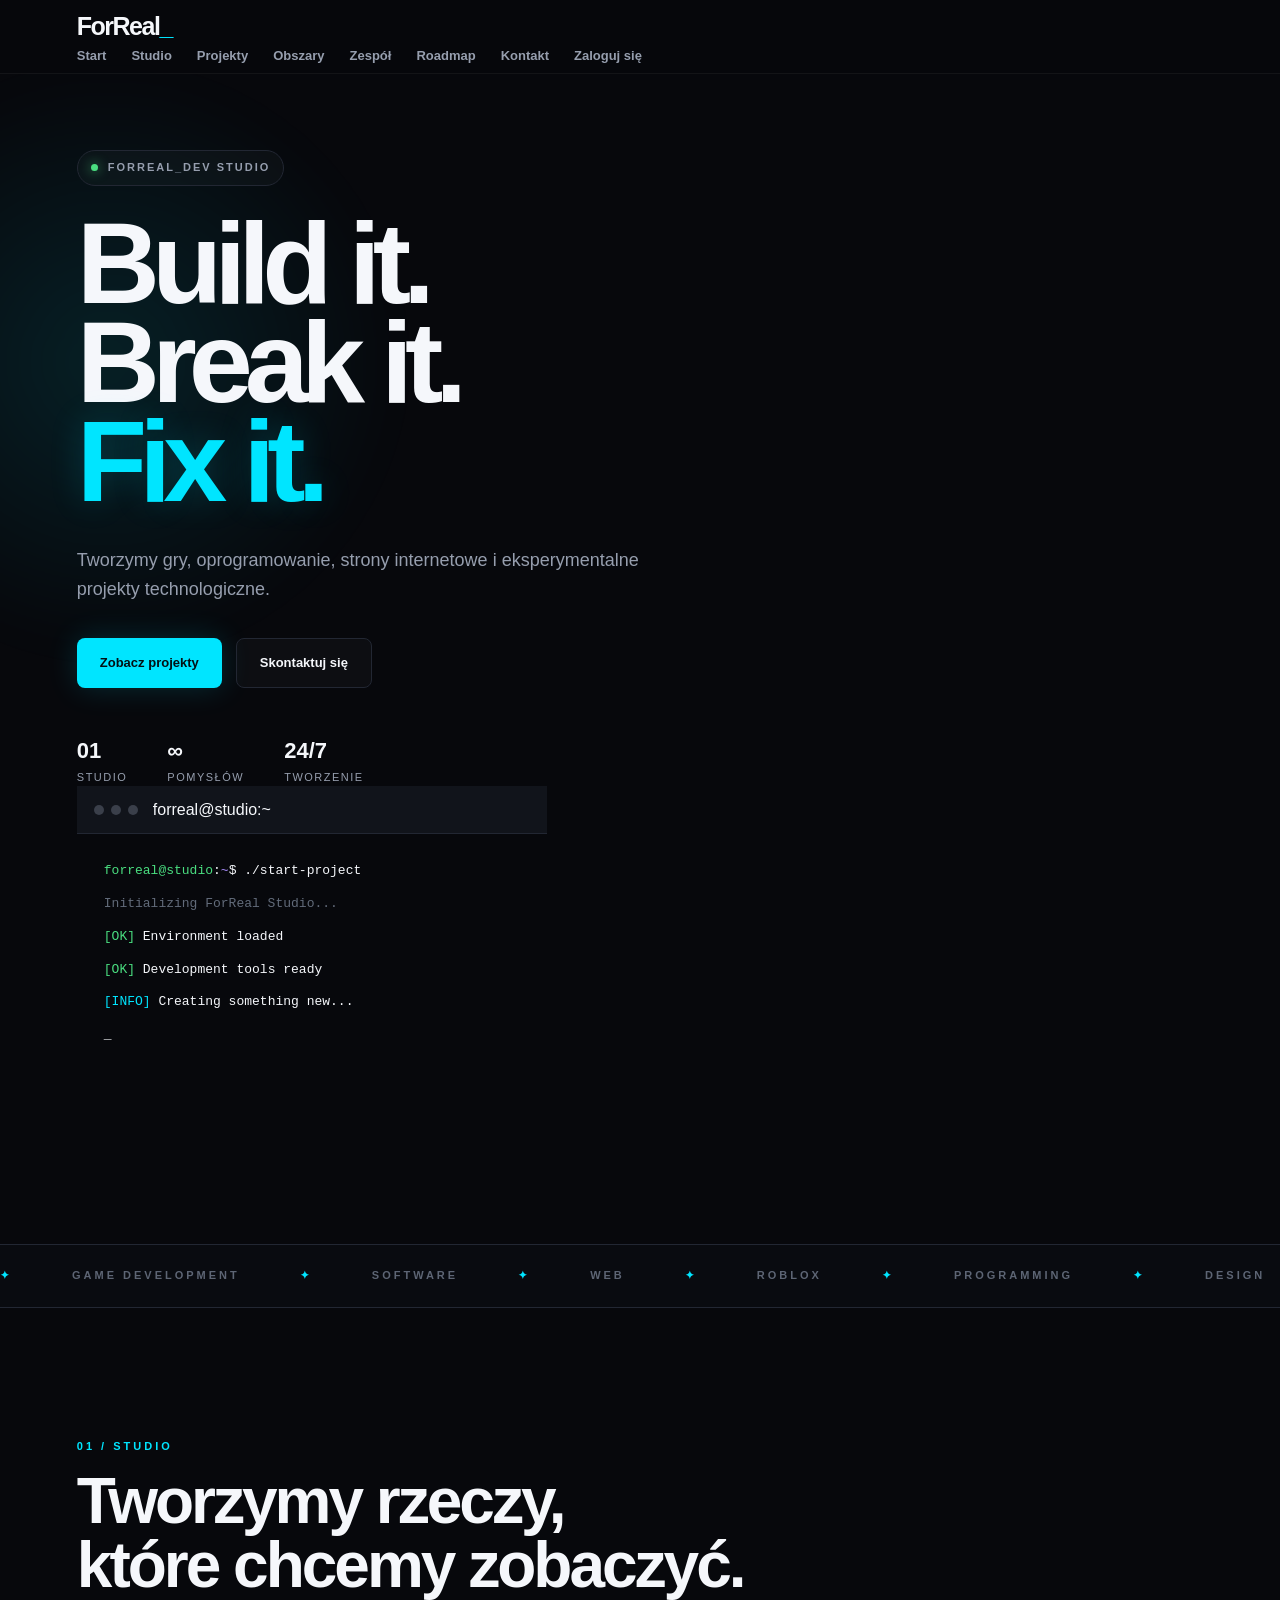
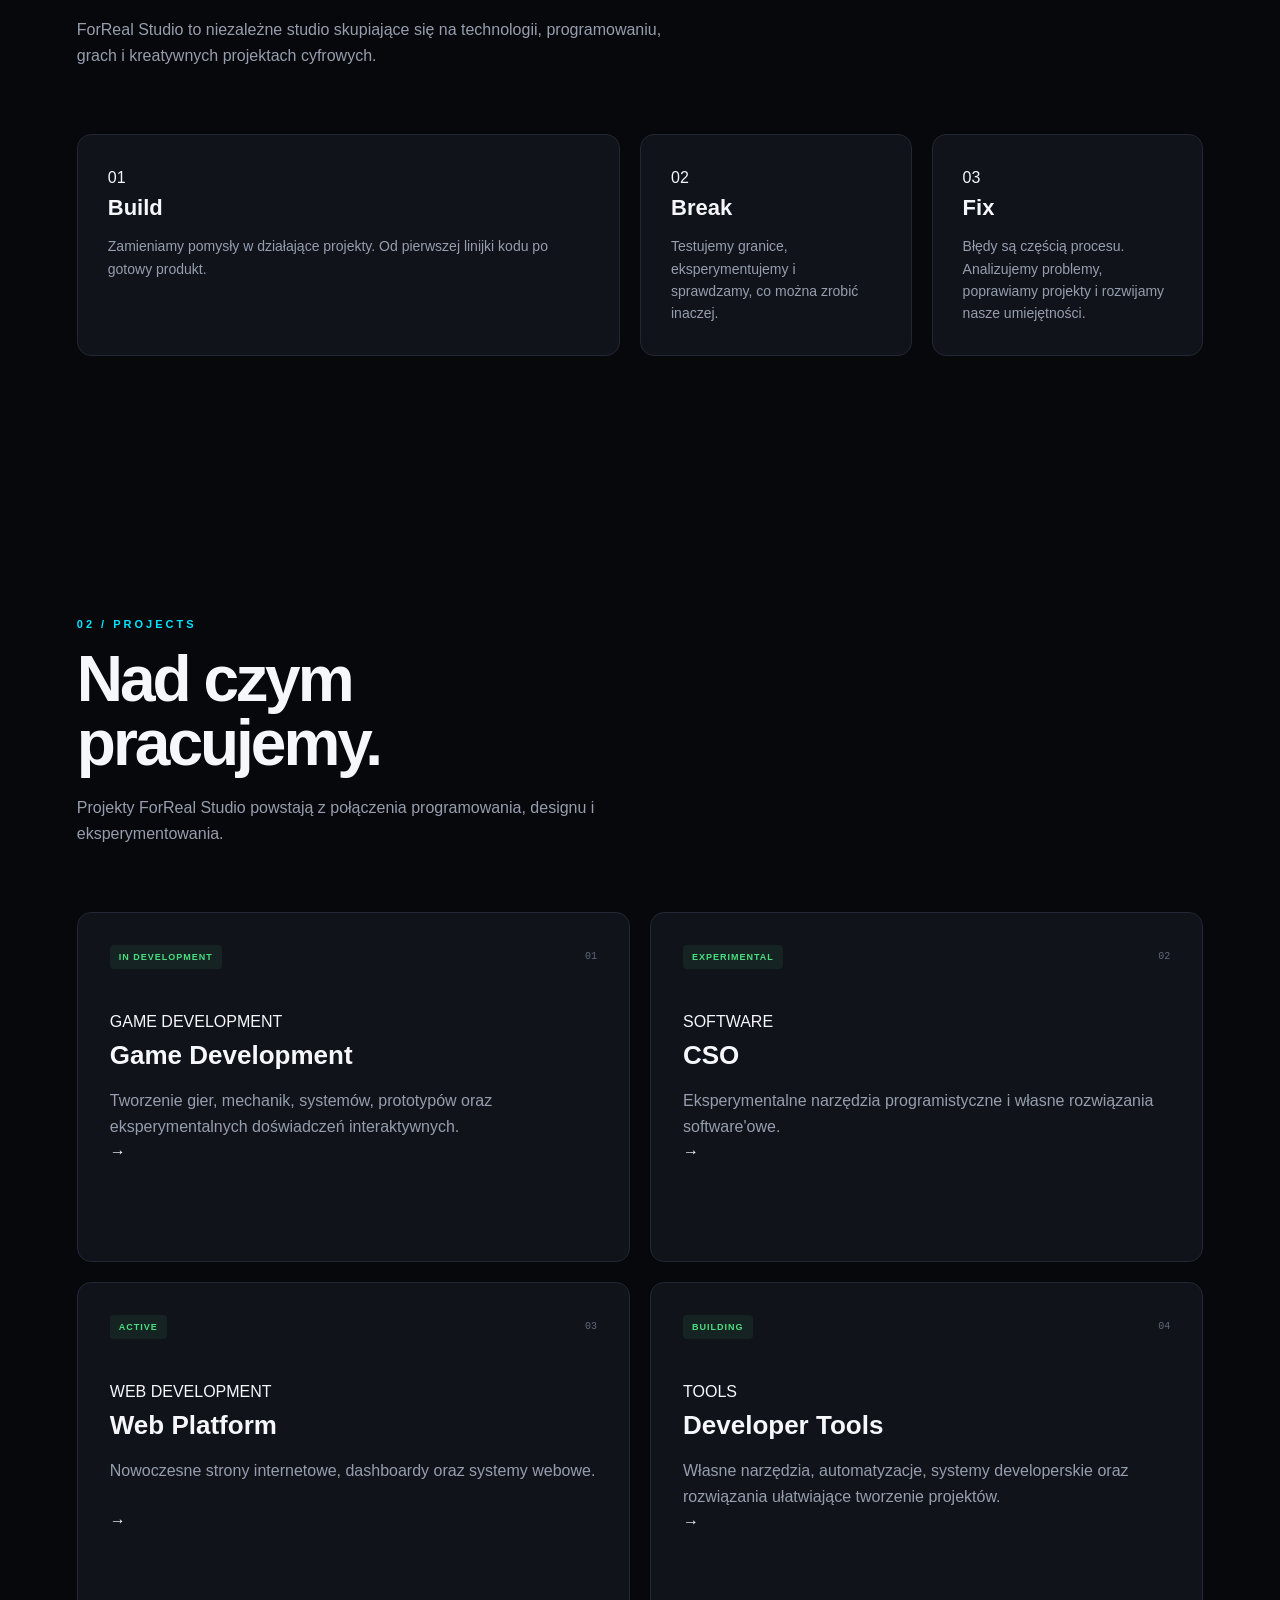
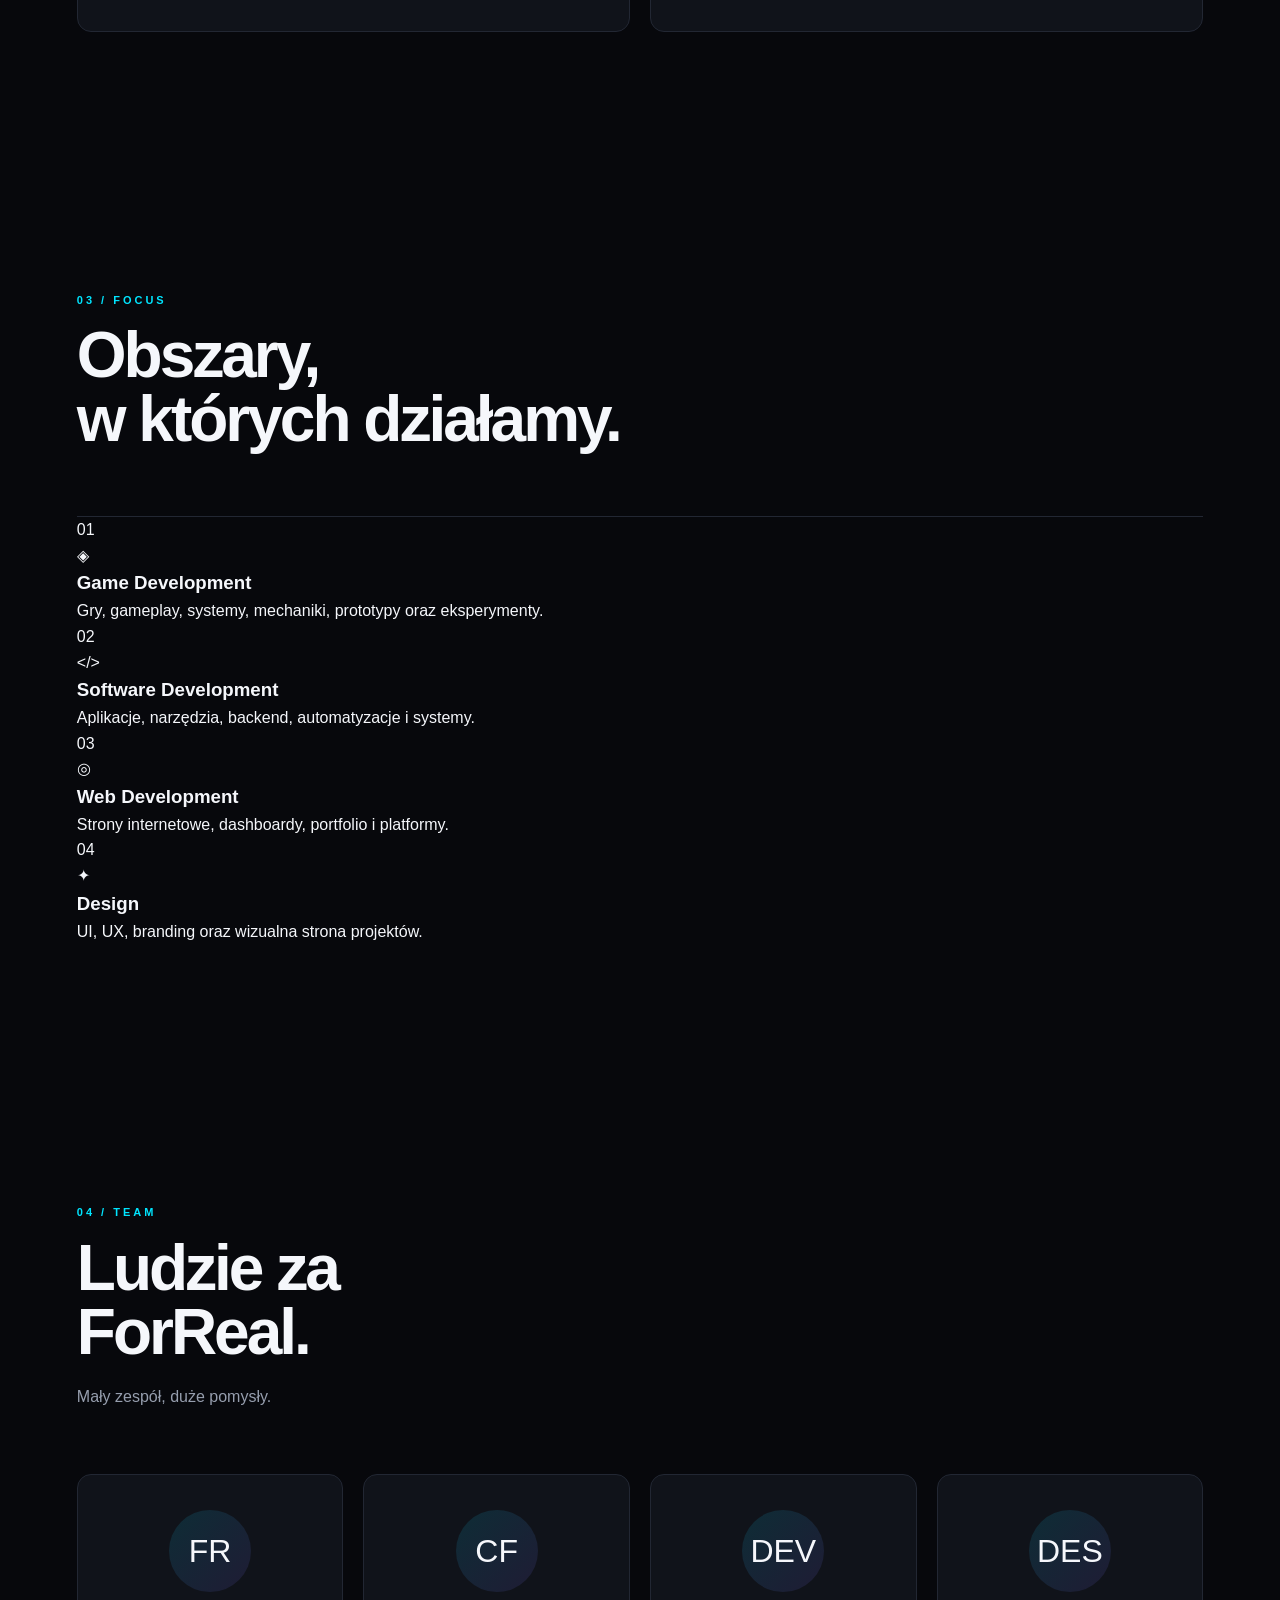
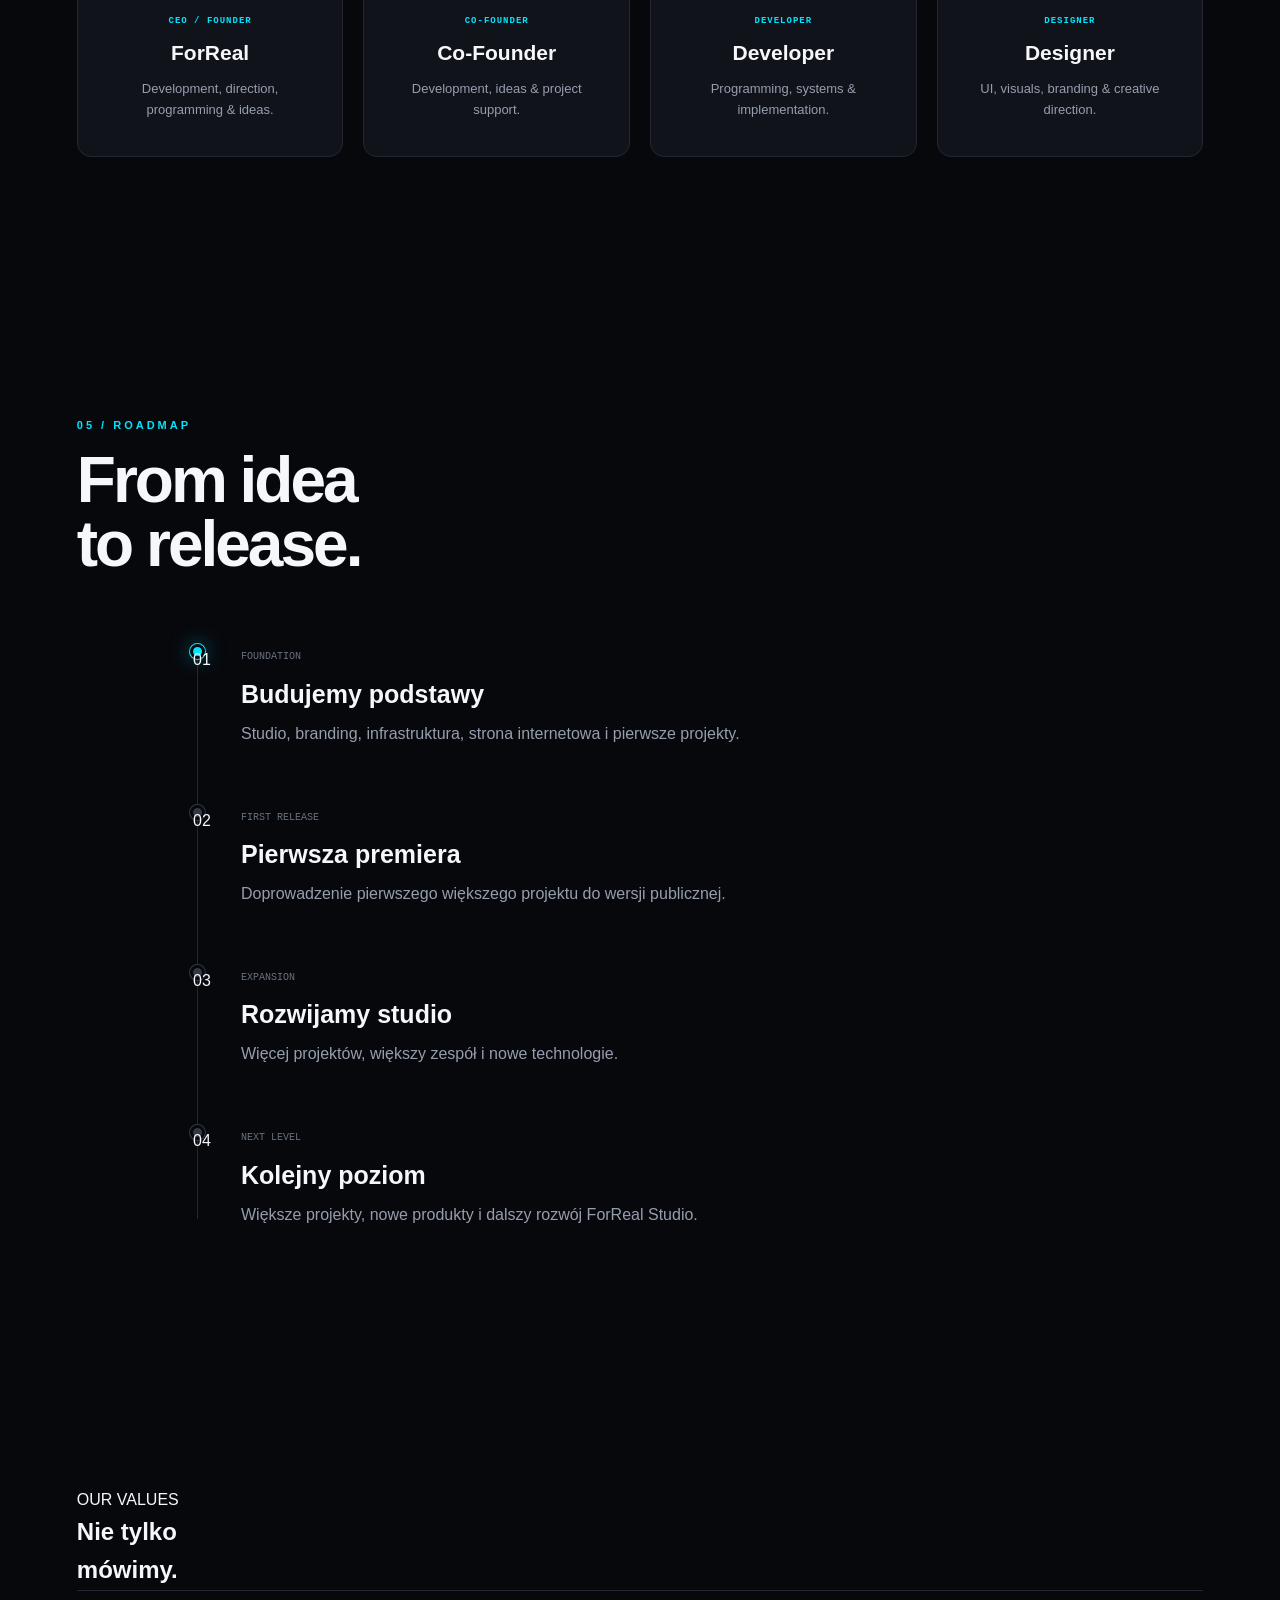
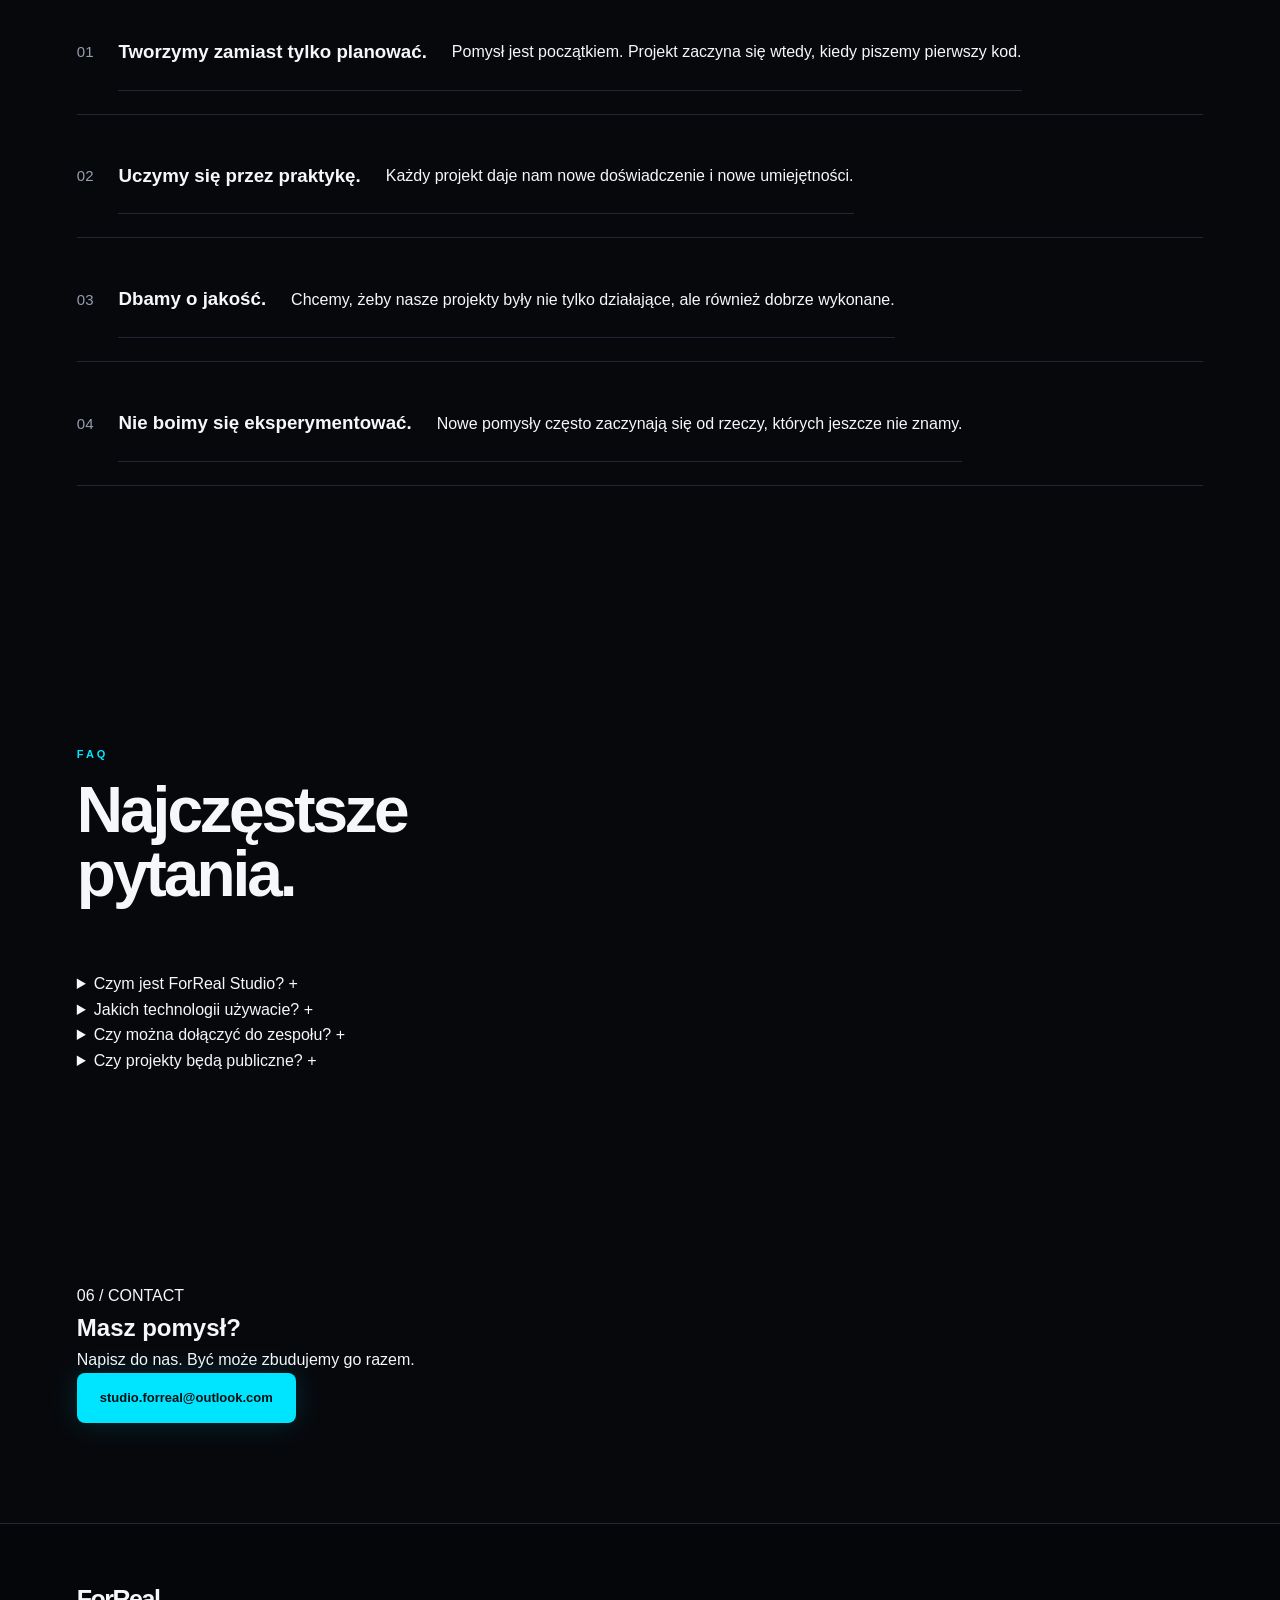
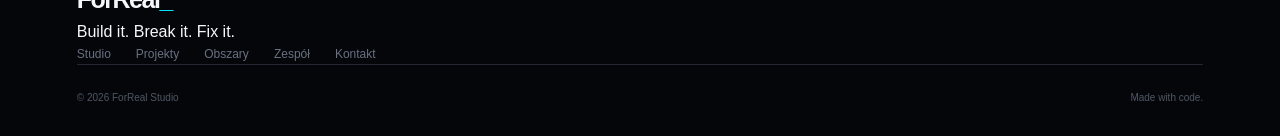
==== commit 94eb718a: "Update index.html" ====
--- a/index.html
+++ b/index.html
@@ -48,6 +48,10 @@
                 <a href="#roadmap">Roadmap</a>
                 <a href="#contact">Kontakt</a>
 
+                <a href="login.html" class="nav-login">
+                    Zaloguj się
+                </a>
+
             </nav>
 
         </div>
